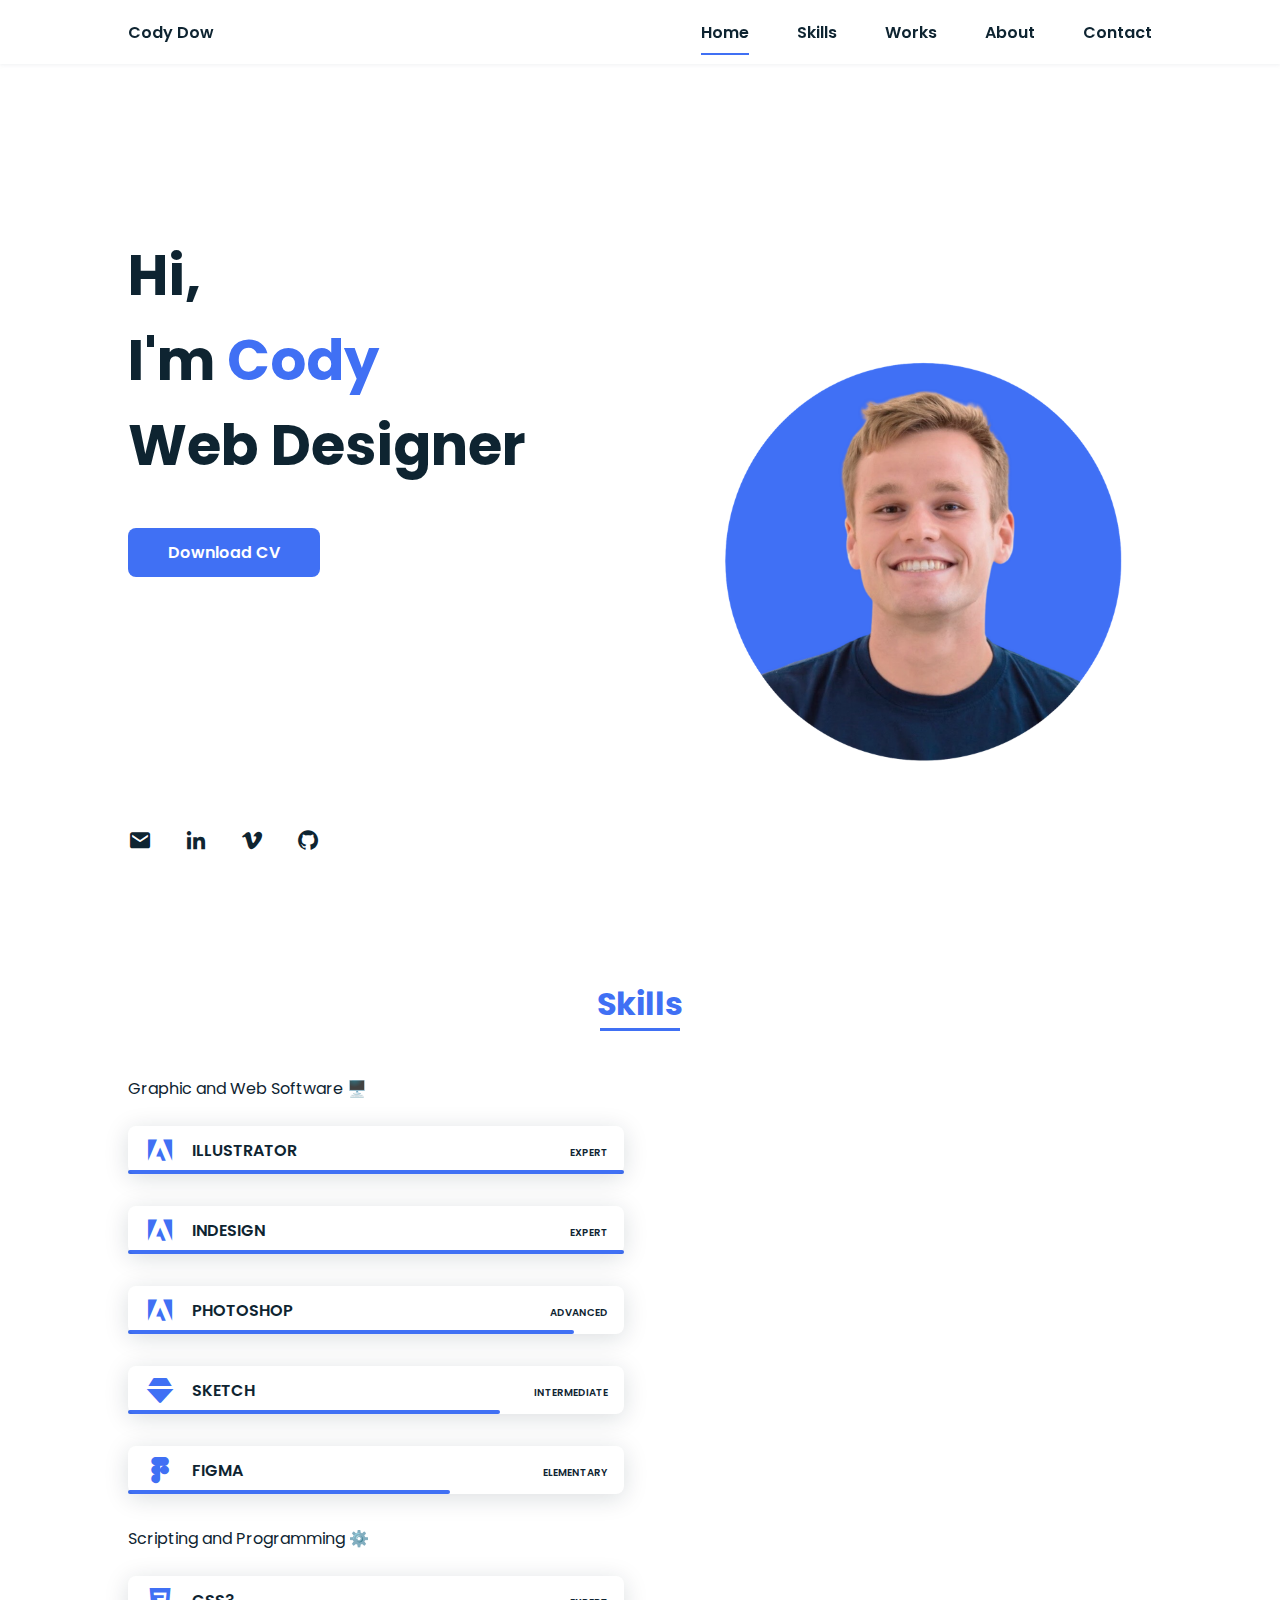
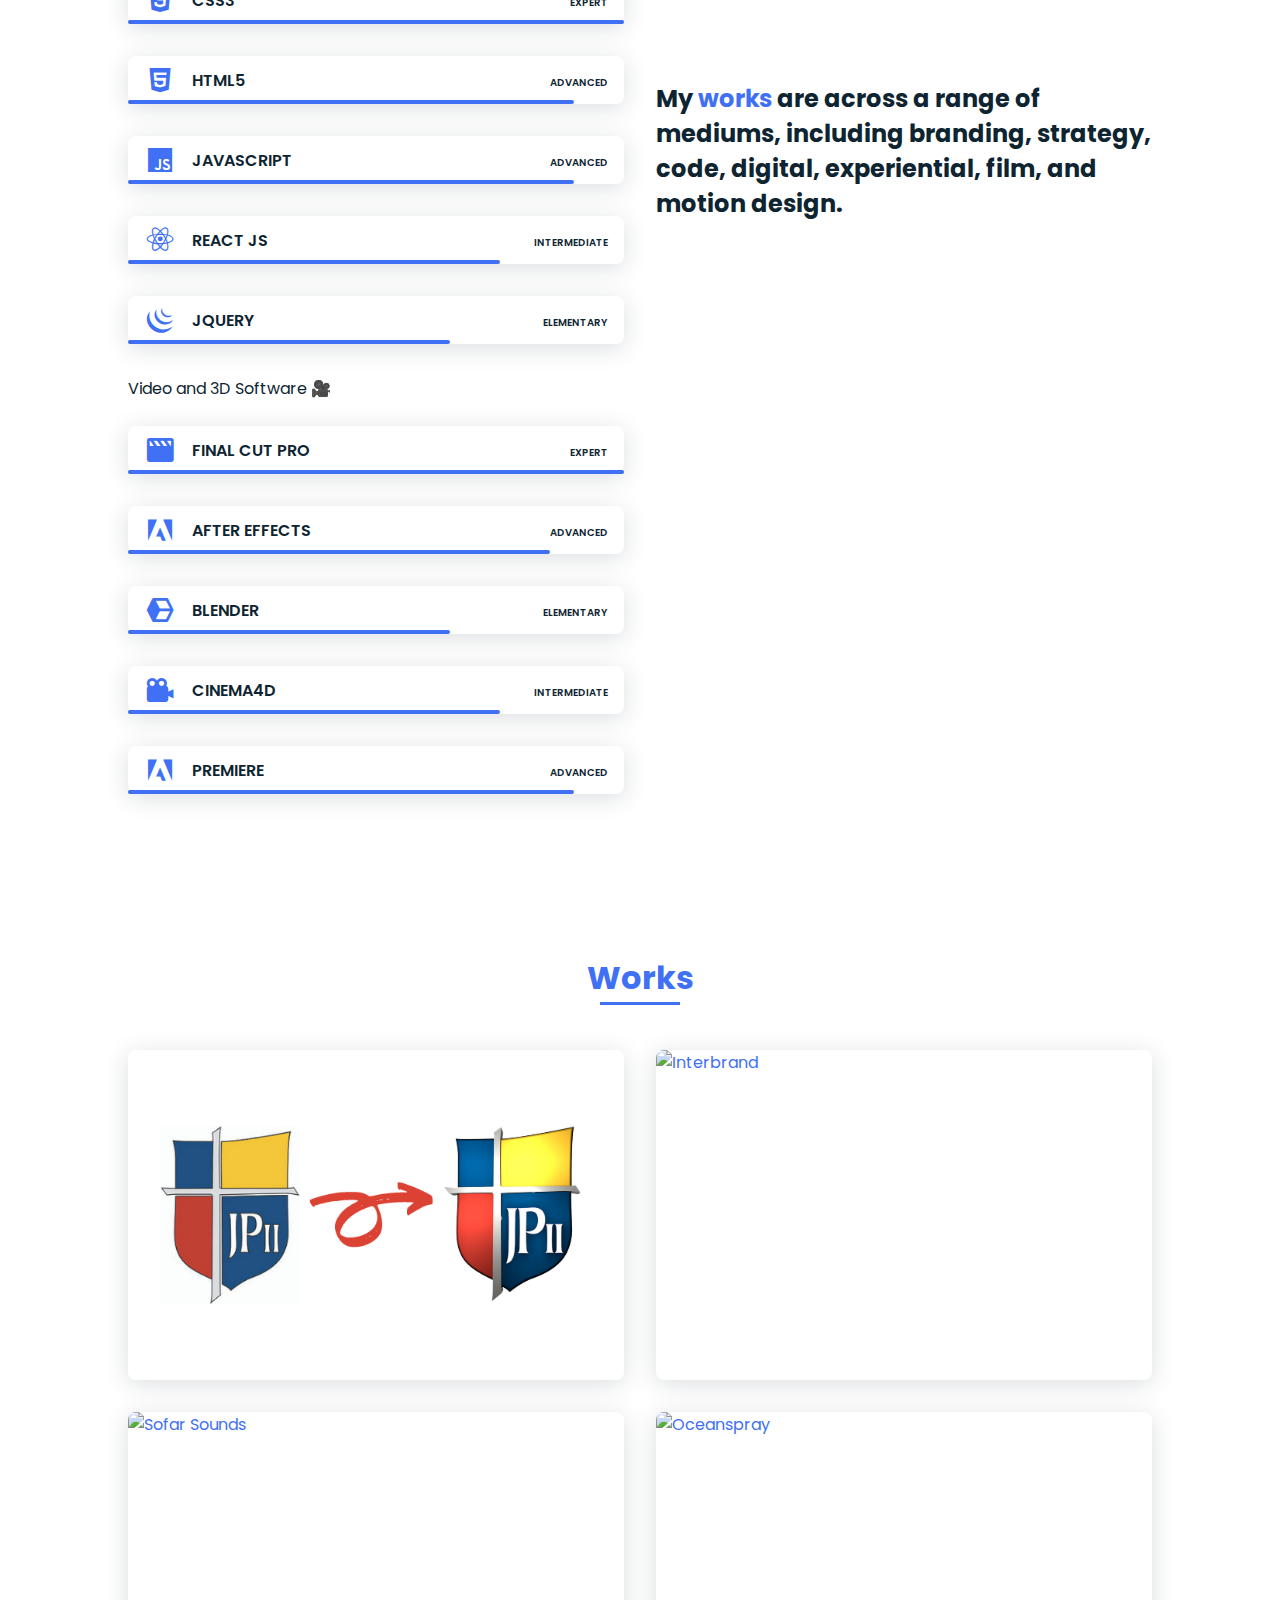
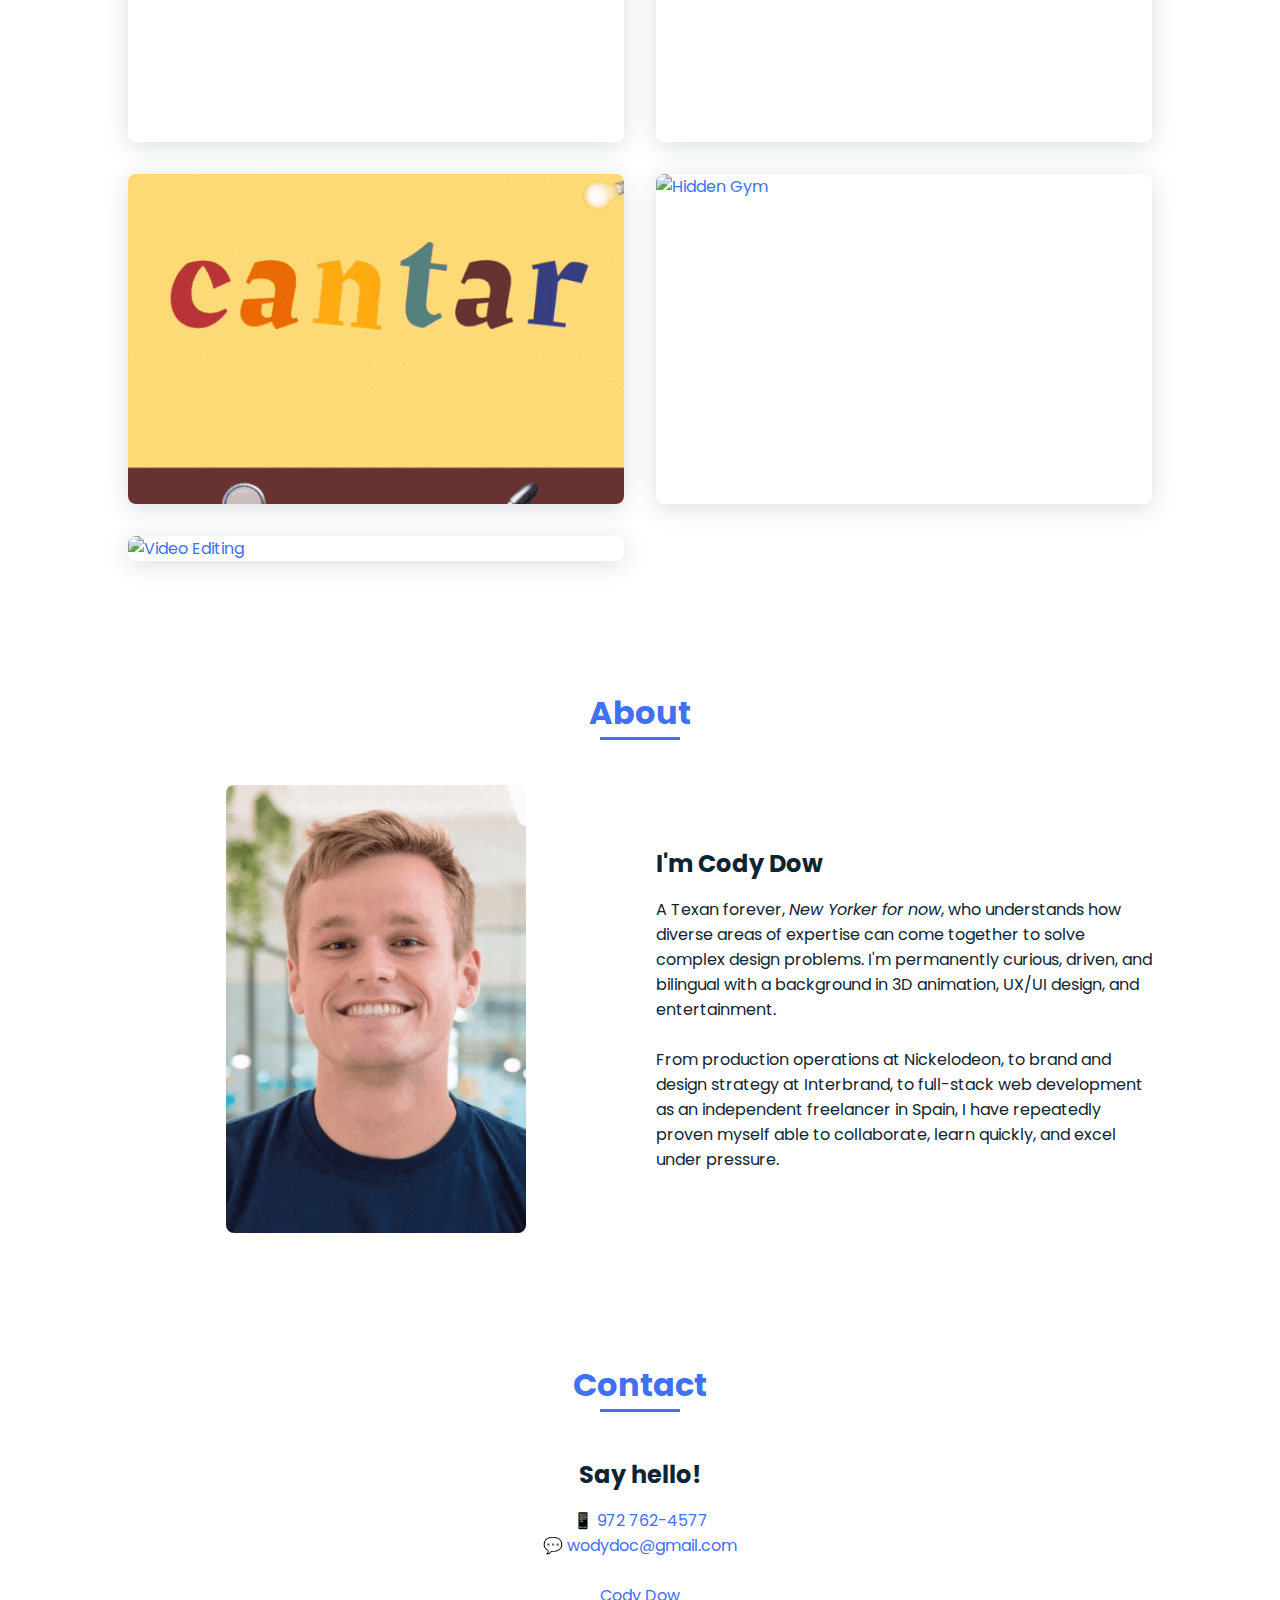
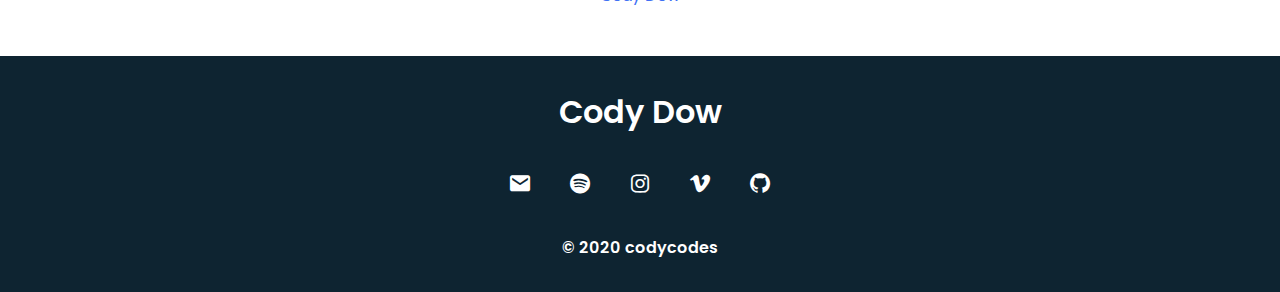
==== index.html @ 5013a5ab "upadting indentation" ====
<!DOCTYPE html>
<html lang="en">
    <head>
        <meta charset="UTF-8">
        <meta name="viewport" content="width=device-width, initial-scale=1.0">

        <link rel="stylesheet" href="assets/css/styles.css">

        <!-- =====BOX ICONS===== -->
        <link href='https://cdn.jsdelivr.net/npm/boxicons@2.0.5/css/boxicons.min.css' rel='stylesheet'>
        <!-- LINKEDIN -->
        <script type="text/javascript" src="https://platform.linkedin.com/badges/js/profile.js" async defer></script>

        <title>Cody Dow Web Design 2020</title>
    </head>
    <body>
        <!--===== HEADER =====-->
        <header class="l-header">
            <nav class="nav bd-grid">
                <div>
                    <a href="#" class="nav__logo">Cody Dow</a>
                </div>

                <div class="nav__menu" id="nav-menu">
                    <ul class="nav__list">
                        <li class="nav__item"><a href="#home" class="nav__link active">Home</a></li>
                        <li class="nav__item"><a href="#skills" class="nav__link">Skills</a></li>
                        <li class="nav__item"><a href="#work" class="nav__link">Works</a></li>
                        <li class="nav__item"><a href="#about" class="nav__link">About</a></li>
                        <li class="nav__item"><a href="#contact" class="nav__link">Contact</a></li>
                    </ul>
                </div>

                <div class="nav__toggle" id="nav-toggle">
                    <i class='bx bx-menu'></i>
                </div>
            </nav>
        </header>

        <main class="l-main">
            <!--===== HOME =====-->
            <section class="home bd-grid" id="home">
                <div class="home__data">
                    <h1 class="home__title">Hi,<br>I'm <span class="home__title-color">Cody</span><br> Web Designer</h1>

                    <a href="assets/CodyDow_CV2020.pdf" class="button" download>Download CV</a>
                </div>

                <div class="home__social">
                    <a href="mailto:wodydoc@gmail.com" class="home__social-icon"><i class='bx bxs-envelope' ></i></a>
                    <a href="https://www.linkedin.com/in/codydow/" class="home__social-icon"><i class='bx bxl-linkedin'></i></a>
                    <a href="https://www.vimeo.com/wodydoc" class="home__social-icon"><i class='bx bxl-vimeo' ></i></a>
                    <a href="https://github.com/wodydoc" class="home__social-icon"><i class='bx bxl-github' ></i></a>
                </div>

                <div class="home__img">    
                    <img src="assets/img/perfil.png" alt="">
                </div>
            </section>


            <!--===== SKILLS =====-->
            <section class="skills section" id="skills">
                <h2 class="section-title">Skills</h2>

                <div class="skills__container bd-grid">          
                    <div>
                        <p class="about__text">Graphic and Web Software 🖥️</p>
                        <br>
                        <!-- GRAPHIC AND WEB -->
                        <!-- <p class="skills__text">Graphic and Web Software</p> -->
                        <div class="skills__data">
                            <div class="skills__names">
                                <i class='bx bxl-adobe skills__icon'></i>
                                <span class="skills__name">ILLUSTRATOR</span>
                            </div>
                            <div class="skills__bar skills__illustrator">
                                
                            </div>
                            <div>
                                <span class="skills__percentage">EXPERT</span>
                            </div>
                        </div>
                        <div class="skills__data">
                            <div class="skills__names">
                                <i class='bx bxl-adobe skills__icon'></i>
                                <span class="skills__name">INDESIGN</span>
                            </div>
                            <div class="skills__bar skills__indesign">
                                
                            </div>
                            <div>
                                <span class="skills__percentage">EXPERT</span>
                            </div>
                        </div>
                        <div class="skills__data">
                            <div class="skills__names">
                                <i class='bx bxl-adobe skills__icon' ></i>
                                <span class="skills__name">PHOTOSHOP</span>
                            </div>
                            <div class="skills__bar skills__photoshop">
                                
                            </div>
                            <div>
                                <span class="skills__percentage">ADVANCED</span>
                            </div>
                        </div>
                        <div class="skills__data">
                            <div class="skills__names">
                                <i class='bx bxs-diamond skills__icon'></i>
                                <span class="skills__name">SKETCH</span>
                            </div>
                            <div class="skills__bar skills__sketch">
                                
                            </div>
                            <div>
                                <span class="skills__percentage">INTERMEDIATE</span>
                            </div>
                        </div>
                        <div class="skills__data">
                            <div class="skills__names">
                                <i class='bx bxl-figma skills__icon'></i>
                                <span class="skills__name">FIGMA</span>
                            </div>
                            <div class="skills__bar skills__blender">

                            </div>
                            <div>
                                <span class="skills__percentage">ELEMENTARY</span>
                            </div>
                        </div>
                        <!-- SCRIPTING AND PROGRAMMING  -->
                        <p class="about__text">Scripting and Programming ⚙️</p>
                        <br>
                        <div class="skills__data">
                            <div class="skills__names">
                                <i class='bx bxl-css3 skills__icon'></i>
                                <span class="skills__name">CSS3</span>
                            </div>
                            <div class="skills__bar skills__css">
                                
                            </div>
                            <div>
                                <span class="skills__percentage">EXPERT</span>
                            </div>
                        </div>
                        <div class="skills__data">
                            <div class="skills__names">
                                <i class='bx bxl-html5 skills__icon'></i>
                                <span class="skills__name">HTML5</span>
                            </div>
                            <div class="skills__bar skills__html">

                            </div>
                            <div>
                                <span class="skills__percentage">ADVANCED</span>
                            </div>
                        </div>
                        <div class="skills__data">
                            <div class="skills__names">
                                <i class='bx bxl-javascript skills__icon' ></i>
                                <span class="skills__name">JAVASCRIPT</span>
                            </div>
                            <div class="skills__bar skills__js">
                                
                            </div>
                            <div>
                                <span class="skills__percentage">ADVANCED</span>
                            </div>
                        </div>
                        <div class="skills__data">
                            <div class="skills__names">
                                <i class='bx bxl-react skills__icon'></i>
                                <span class="skills__name">REACT JS</span>
                            </div>
                            <div class="skills__bar skills__react">
                                
                            </div>
                            <div>
                                <span class="skills__percentage">INTERMEDIATE</span>
                            </div>
                        </div>
                        <div class="skills__data">
                            <div class="skills__names">
                                <i class='bx bxl-jquery skills__icon'></i>
                                <span class="skills__name">JQUERY</span>
                            </div>
                            <div class="skills__bar skills__blender">
                                
                            </div>
                            <div>
                                <span class="skills__percentage">ELEMENTARY</span>
                            </div>
                        </div>
                        <!-- VIDEO AND 3D -->
                        <p class="about__text">Video and 3D Software 🎥</p>
                        <br>
                        <div class="skills__data">
                            <div class="skills__names">
                                <i class='bx bxs-movie skills__icon'></i>
                                <span class="skills__name">FINAL CUT PRO</span>
                            </div>
                            <div class="skills__bar skills__css">
                                
                            </div>
                            <div>
                                <span class="skills__percentage">EXPERT</span>
                            </div>
                        </div>
                        <div class="skills__data">
                            <div class="skills__names">
                                <i class='bx bxl-adobe skills__icon'></i>
                                <span class="skills__name">AFTER EFFECTS</span>
                            </div>
                            <div class="skills__bar skills__aftereffects">
                                
                            </div>
                            <div>
                                <span class="skills__percentage">ADVANCED</span>
                            </div>
                        </div>
                        <div class="skills__data">
                            <div class="skills__names">
                                <i class='bx bxs-cube-alt skills__icon'></i>
                                <span class="skills__name">BLENDER</span>
                            </div>
                            <div class="skills__bar skills__blender">
                                
                            </div>
                            <div>
                                <span class="skills__percentage">ELEMENTARY</span>
                            </div>
                        </div>

                        <div class="skills__data">
                            <div class="skills__names">
                                <i class='bx bxs-camera-movie skills__icon'></i>
                                <span class="skills__name">CINEMA4D</span>
                            </div>
                            <div class="skills__bar skills__cinema">
                                
                            </div>
                            <div>
                                <span class="skills__percentage">INTERMEDIATE</span>
                            </div>
                        </div>
                        <div class="skills__data">
                            <div class="skills__names">
                                <i class='bx bxl-adobe skills__icon'></i>
                                <span class="skills__name">PREMIERE</span>
                            </div>
                            <div class="skills__bar skills__premiere">

                            </div>
                            <div>
                                <span class="skills__percentage">ADVANCED</span>
                            </div>
                        </div>
                    </div>
                    
                    <div>              
                        <h2>My <a href="#work">works</a> are across a range of mediums, including branding, strategy, code, digital, experiential, film, and motion design.</h2>
                    </div>
                   
                </div>
            </section>

            <!--===== WORK =====-->
            <section class="work section" id="work">
                <h2 class="section-title">Works</h2>

                <div class="work__container bd-grid">
                    <div class="work__img">
                        <a href="jpiihs.html">
                            <img src="assets/img/jpiilogos.png" alt="JPII">
                        </a>
                    </div>
                    <div class="work__img">
                        <a href="interbrand.html">
                            <img src="assets/img/work1.gif" alt="Interbrand">
                        </a>
                    </div>
                    <div class="work__img">
                        <a href="sofarsounds.html">
                            <img src="assets/img/work2.gif" alt="Sofar Sounds">
                        </a>
                    </div>
                    <div class="work__img">
                        <a href="oceanspray.html">
                            <img src="assets/img/work6.gif" alt="Oceanspray">
                        </a>
                    </div>
                    <div class="work__img">
                        <a href="cantar.html">  
                            <img src="assets/img/work3.gif" alt="Cantar">
                        </a>
                    </div>
                    <div class="work__img">
                        <a href="hiddengym.html">
                            <img src="assets/img/work4.gif" alt="Hidden Gym">
                        </a>
                    </div>
                    <div class="work__img">
                        <a href="editing.html">
                            <img src="assets/img/work5.gif" alt="Video Editing">
                        </a>
                    </div>
                </div>
            </section>


            <!--===== ABOUT =====-->
            <section class="about section " id="about">
                <h2 class="section-title">About</h2>

                <div class="about__container bd-grid">
                    <div class="about__img">
                        <img src="assets/img/about.gif" alt="">
                    </div>
                    
                    <div>
                        <h2 class="about__subtitle">I'm Cody Dow</h2>
                        <p class="about__text">A Texan forever, <em>New Yorker for now</em>, who understands how diverse areas of expertise can come together to solve complex design problems. I'm permanently curious, driven, and bilingual with a background in 3D animation, UX/UI design, and entertainment.</p>   
                        <br>
                        <p class="about__text">From production operations at Nickelodeon, to brand and design strategy at Interbrand, to full-stack web development as an independent freelancer in Spain, I have repeatedly proven myself able to collaborate, learn quickly, and excel under pressure.</p>   
                    </div>                                   
                </div>
            </section>

            <!--===== CONTACT =====-->
            <section class="contact section" id="contact">
                <h2 class="section-title">Contact</h2>

                <div class="contact__container bd-grid">
                    <h2 class="about__subtitle">Say hello!</h2>
                    <p class="about__text">📱 <a href="tel:+19727624577">972 762-4577</a></p>
                    <p class="about__text">💬 <a href="mailto:wodydoc@gmail.com">wodydoc@gmail.com</a></p>
                    <br>
                    <div class="LI-profile-badge"  data-version="v1" data-size="large" data-locale="en_US" data-type="horizontal" data-theme="light" data-vanity="codydow"><a class="LI-simple-link" href='https://es.linkedin.com/in/codydow?trk=profile-badge'>Cody Dow</a></div>
                </div>
            </section>
        </main>

        <!--===== FOOTER =====-->
        <footer class="footer">
            <p class="footer__title">Cody Dow</p>
            <div class="footer__social">
                <a href="mailto:wodydoc@gmail.com" class="footer__icon"><i class='bx bxs-envelope' ></i></a>
                <a href="https://open.spotify.com/user/12157591116?si=TiEpkibrQx6Kc7zdp4QNYg" class="footer__icon"><i class='bx bxl-spotify' ></i></a>
                <a href="https://www.instagram.com/cody.dow" class="footer__icon"><i class='bx bxl-instagram' ></i></a>
                <a href="https://www.vimeo.com/wodydoc" class="footer__icon"><i class='bx bxl-vimeo' ></i></a>
                <a href="https://github.com/wodydoc" class="footer__icon"><i class='bx bxl-github' ></i></a>

            </div>
            <p>&#169; 2020 codycodes</p>
        </footer>


        <!--===== SCROLL REVEAL =====-->
        <script src="https://unpkg.com/scrollreveal"></script>

        <!--===== MAIN JS =====-->
        <script src="assets/js/main.js"></script>
    </body>
</html>
---- assets/css/styles.css ----
/*===== GOOGLE FONTS =====*/
@import url("https://fonts.googleapis.com/css2?family=Poppins:wght@400;600;700&display=swap");
/*===== VARIABLES CSS =====*/
:root{
  --header-height: 3rem;
  --font-semi: 600;
}

/*===== Colores =====*/
:root{
  --first-color: #4070F4;
  --second-color: #0E2431;
}

/*===== Fuente y tipografia =====*/
:root{
  --body-font: 'Poppins', sans-serif;
  --big-font-size: 2rem;
  --h2-font-size: 1.25rem;
  --normal-font-size: 0.938rem;
}
@media screen and (min-width: 768px){
  :root{
    --big-font-size: 3.5rem;
    --h2-font-size: 2rem;
    --normal-font-size: 1rem;
  }
}

/*===== Margenes =====*/
:root{
  --mb-1: 0.5rem;
  --mb-2: 1rem;
  --mb-3: 1.5rem;
  --mb-4: 2rem;
  --mb-5: 2.5rem;
  --mb-6: 3rem;
}

/*===== z index =====*/
:root{
  --z-back: -10;
  --z-normal: 1;
  --z-tooltip: 10;
  --z-fixed: 100;
}

/*===== BASE =====*/
*,::before,::after{
  box-sizing: border-box;
}
html{
  scroll-behavior: smooth;
}
body{
  margin: var(--header-height) 0 0 0;
  font-family: var(--body-font);
  font-size: var(--normal-font-size);
  color: var(--second-color);
}
h1,h2,p{
  margin: 0;
}
ul{
  margin: 0;
  padding: 0;
  list-style: none;
}
a{
  text-decoration: none;
  color: var(--first-color);
}
img{
  max-width: 100%;
  height: auto;
  display: block;
}

/*===== CLASS CSS ===== */
.section-title{
  position: relative;
  font-size: var(--h2-font-size);
  color: var(--first-color);
  margin-top: var(--mb-2);
  margin-bottom: var(--mb-4);
  text-align: center;
}
.section-title::after{
  position: absolute;
  content: "";
  width: 64px;
  height: 0.18rem;
  left: 0;
  right: 0;
  margin: auto;
  top: 2rem;
  background-color: var(--first-color);
}
.section{
  padding-top: 3rem;
  padding-bottom: 2rem;
}

/*===== LAYOUT =====*/
.bd-grid{
  max-width: 1024px;
  display: grid;
  grid-template-columns: 100%;
  grid-column-gap: 2rem;
  width: calc(100% - 2rem);
  margin-left: var(--mb-2);
  margin-right: var(--mb-2);
}
.l-header{
  width: 100%;
  position: fixed;
  top: 0;
  left: 0;
  z-index: var(--z-fixed);
  background-color: #fff;
  box-shadow: 0 1px 4px rgba(146,161,176,.15);
}

/*===== NAV =====*/
.nav{
  height: var(--header-height);
  display: flex;
  justify-content: space-between;
  align-items: center;
  font-weight: var(--font-semi);
}
@media screen and (max-width: 768px){
  .nav__menu{
    position: fixed;
    top: var(--header-height);
    right: -100%;
    width: 80%;
    height: 100%;
    padding: 2rem;
    background-color: var(--second-color);
    transition: .5s;
  }
}
.nav__item{
  margin-bottom: var(--mb-4);
}
.nav__link{
  position: relative;
  color: #fff;
}
.nav__link:hover{
  position: relative;
}
.nav__link:hover::after{
  position: absolute;
  content: "";
  width: 100%;
  height: 0.18rem;
  left: 0;
  top: 2rem;
  background-color: var(--first-color);
}
.nav__logo{
  color: var(--second-color);
}
.nav__toggle{
  color: var(--second-color);
  font-size: 1.5rem;
  cursor: pointer;
}

/*Active menu*/
.active::after{
  position: absolute;
  content: "";
  width: 100%;
  height: 0.18rem;
  left: 0;
  top: 2rem;
  background-color: var(--first-color);
}

/*=== Show menu ===*/
.show{
  right: 0;
}

/*===== HOME =====*/
.home{
  height: calc(100vh - 3rem);
  row-gap: 1rem;
}
.home__data{
  align-self: center;
}
.home__title{
  font-size: var(--big-font-size);
  margin-bottom: var(--mb-5);
}
.home__title-color{
  color: var(--first-color);
}
.home__social{
  display: flex;
  flex-direction: column;
}
.home__social-icon{
  width: max-content;
  margin-bottom: var(--mb-2);
  font-size: 1.5rem;
  color: var(--second-color);
}
.home__social-icon:hover{
  color: var(--first-color);
}
.home__img{
  position: absolute;
  right: 0;
  bottom: 0;
  width: 295px;
}

/*BUTTONS*/
.button{
  display: inline-block;
  background-color: var(--first-color);
  color: #fff;
  padding: .75rem 2.5rem;
  font-weight: var(--font-semi);
  border-radius: .5rem;
}
.button:hover{
  box-shadow: 0 10px 36px rgba(0,0,0,.15);
}

/* ===== ABOUT =====*/
.about__container{
  row-gap: 2rem;
  text-align: center;
}
.about__subtitle{
  margin-bottom: var(--mb-2);
}
.about__img{
  justify-self: center;
}
.about__img img{
  width: 200px;
  border-radius: .5rem;
}

/* ===== SKILLS =====*/
.skills__container{
  row-gap: 2rem;
  text-align: center;
}
.skills__subtitle{
  margin-bottom: var(--mb-2);
}
.skills__text{
  margin-bottom: var(--mb-4);
}
.skills__data{
  display: flex;
  justify-content: space-between;
  align-items: center;
  position: relative;
  font-weight: var(--font-semi);
  padding: .5rem 1rem;
  margin-bottom: var(--mb-4);
  border-radius: .5rem;
  box-shadow: 0 4px 25px rgba(14,36,49,.15);
}
.skills__icon{
  font-size: 2rem;
  margin-right: var(--mb-2);
  color: var(--first-color);
}
.skills__names{
  display: flex;
  align-items: center;
}
.skills__bar{
  position: absolute;
  left: 0;
  bottom: 0;
  background-color: var(--first-color);
  height: .25rem;
  border-radius: .5rem;
  z-index: var(--z-back);
}

.skills__percentage{
  font-size: x-small !important;
}
/* GRAPHIC AND WEB SOFTWARE */
.skills__figma{
  width: 45%;
}
.skills__illustrator{
  width: 100%;
}
.skills__indesign{
  width: 100%;
}
.skills__photoshop{
  width: 90%;
}
.skills__sketch{
  width: 75%;
}
/* SCRIPTING AND PROGRAMMING  */
.skills__css{
  width: 100%;
}
.skills__html{
  width: 90%;
}
.skills__js{
  width: 90%;
}
.skills__jquery{
  width: 45%;
}
.skills__react{
  width: 75%;
}
/* 3D AND MOTION */
.skills__aftereffects{
  width: 85%;
}
.skills__blender{
  width: 65%;
}
.skills__cinema{
  width: 75%;
}
.skills__premiere{
  width: 90%;
}

.skills__img{
  border-radius: .5rem;
}

/* ===== WORK =====*/
.work__container{
  row-gap: 2rem;
}
.work__img{
  box-shadow: 0 4px 25px rgba(14,36,49,.15);
  border-radius: .5rem;
  overflow: hidden;
}
.work__img img{
  transition: 1s;
  cursor: pointer;
}
.work__img img:hover{
  transform: scale(1.1);
}

/* ===== CONTACT =====*/
.contact__input{
  width: 100%;
  font-size: var(--normal-font-size);
  font-weight: var(--font-semi);
  padding: 1rem;
  border-radius: .5rem;
  border: 1.5px solid var(--second-color);
  outline: none;
  margin-bottom: var(--mb-4);
}
.contact__button{
  display: block;
  border: none;
  outline: none;
  font-size: var(--normal-font-size);
  cursor: pointer;
  margin-left: auto;
}

/* ===== FOOTER =====*/
.footer{
  background-color: var(--second-color);
  color: #fff;
  text-align: center;
  font-weight: var(--font-semi);
  padding: 2rem 0;
}
.footer__title{
  font-size: 2rem;
  margin-bottom: var(--mb-4);
}
.footer__social{
  margin-bottom: var(--mb-4);
}
.footer__icon{
  font-size: 1.5rem;
  color: #fff;
  margin: 0 var(--mb-2)
}

/* ===== MEDIA QUERIES=====*/
@media screen and (min-width: 768px){
  body{
    margin: 0;
  }
  .section{
    padding-top: 4rem;
    padding-bottom: 3rem;
  }
  .section-title{
    margin-bottom: var(--mb-6);
  }
  .section-title::after{
    width: 80px;
    top: 3rem;
  }

  .nav{
    height: calc(var(--header-height) + 1rem);
  }
  .nav__list{
    display: flex;
    padding-top: 0;
  }
  .nav__item{
    margin-left: var(--mb-6);
    margin-bottom: 0;
  }
  .nav__toggle{
    display: none;
  }
  .nav__link{
    color: var(--second-color);
  }

  .home{
    height: 100vh;
  }
  .home__data{
    align-self: flex-end;
  }
  .home__social{
    padding-top: 0;
    padding-bottom: 2.5rem;
    flex-direction: row;
    align-self: flex-end;
  }
  .home__social-icon{
    margin-bottom: 0;
    margin-right: var(--mb-4);
  }
  .home__img{
    width: 457px;
    bottom: 15%;
  }

  .about__container, .skills__container{
    grid-template-columns: repeat(2,1fr);
    align-items: center;
    text-align: initial;
  }
  .about__img img{
    width: 300px;
  }
  .work__container{
    grid-template-columns: repeat(2, 1fr);
    grid-template-rows: repeat(2,1fr);
    column-gap: 2rem;
  }
  .contact__form{
    width: 360px;
  }
  .contact__container{
    justify-items: center;
  }
}

@media screen and (min-width: 1024px){
  .bd-grid{
    margin-left: auto;
    margin-right: auto;
  }
  .home__img{
    right: 10%;
  }
}
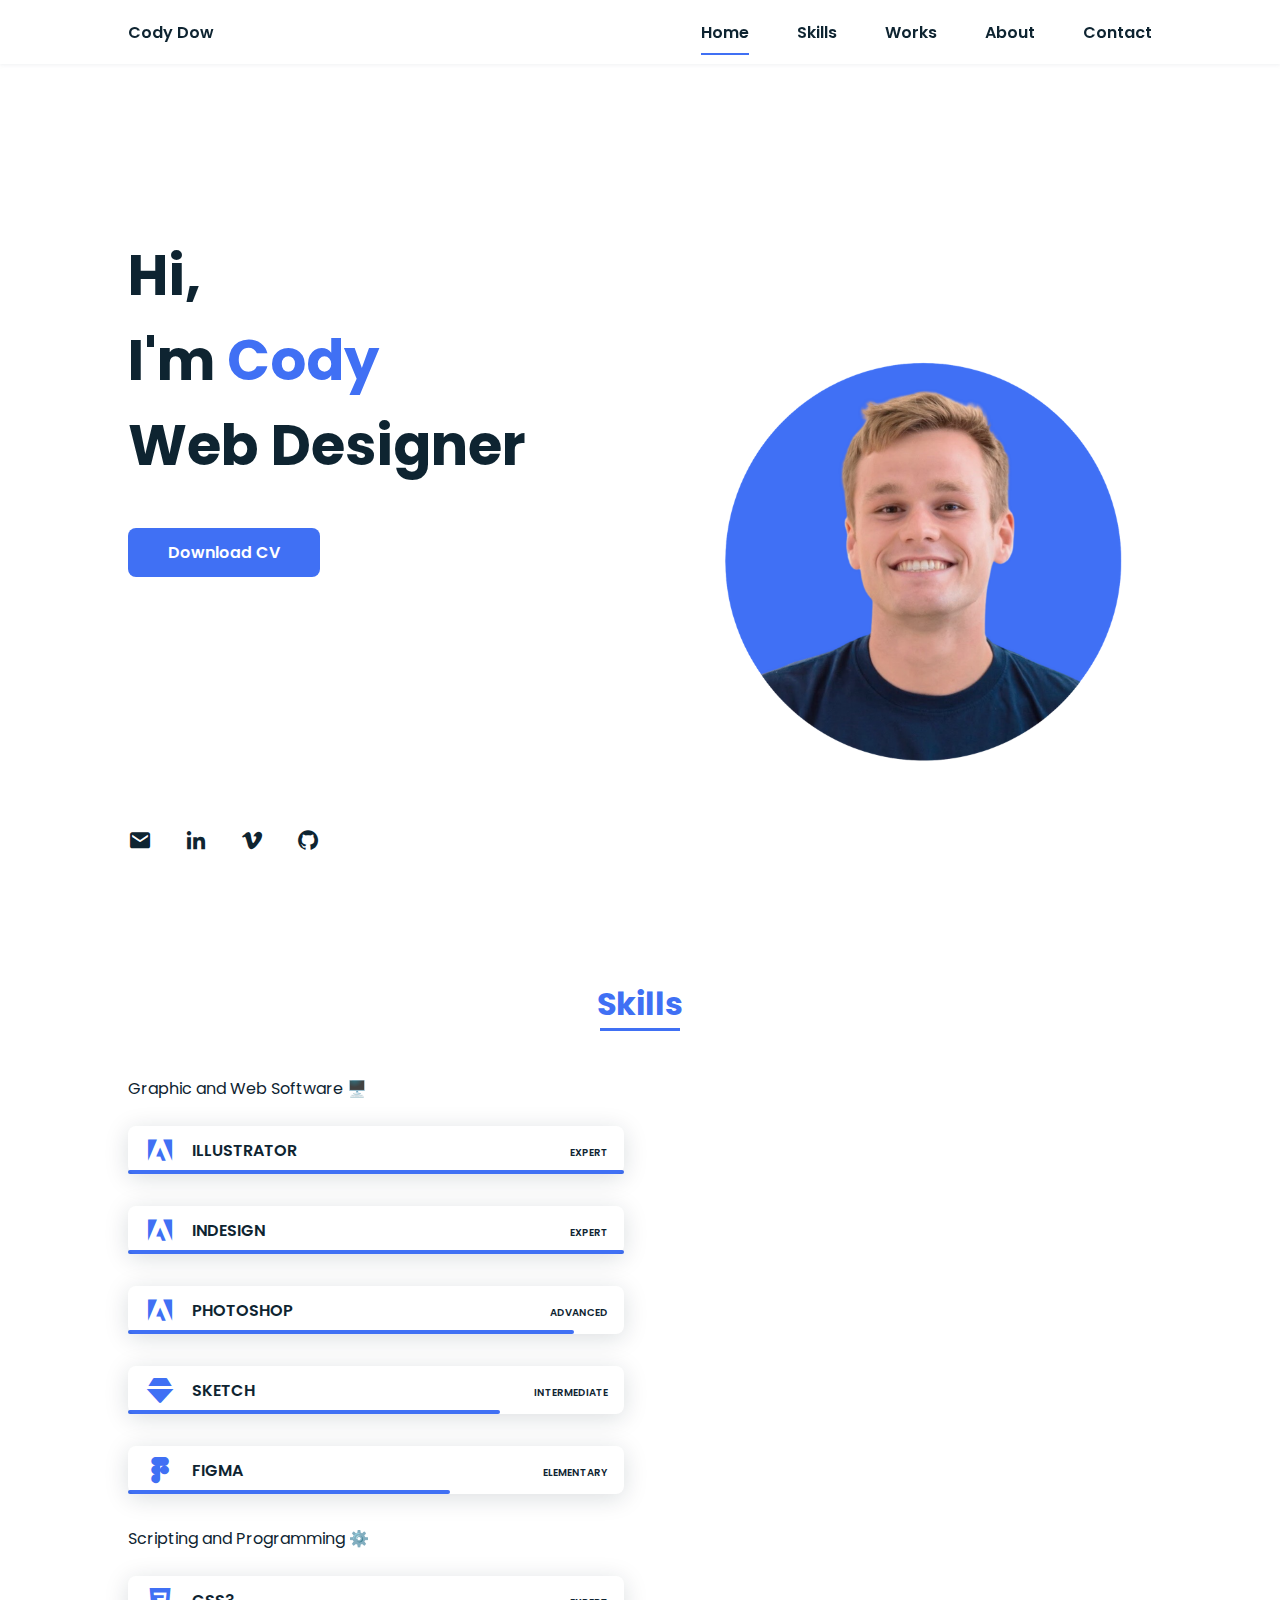
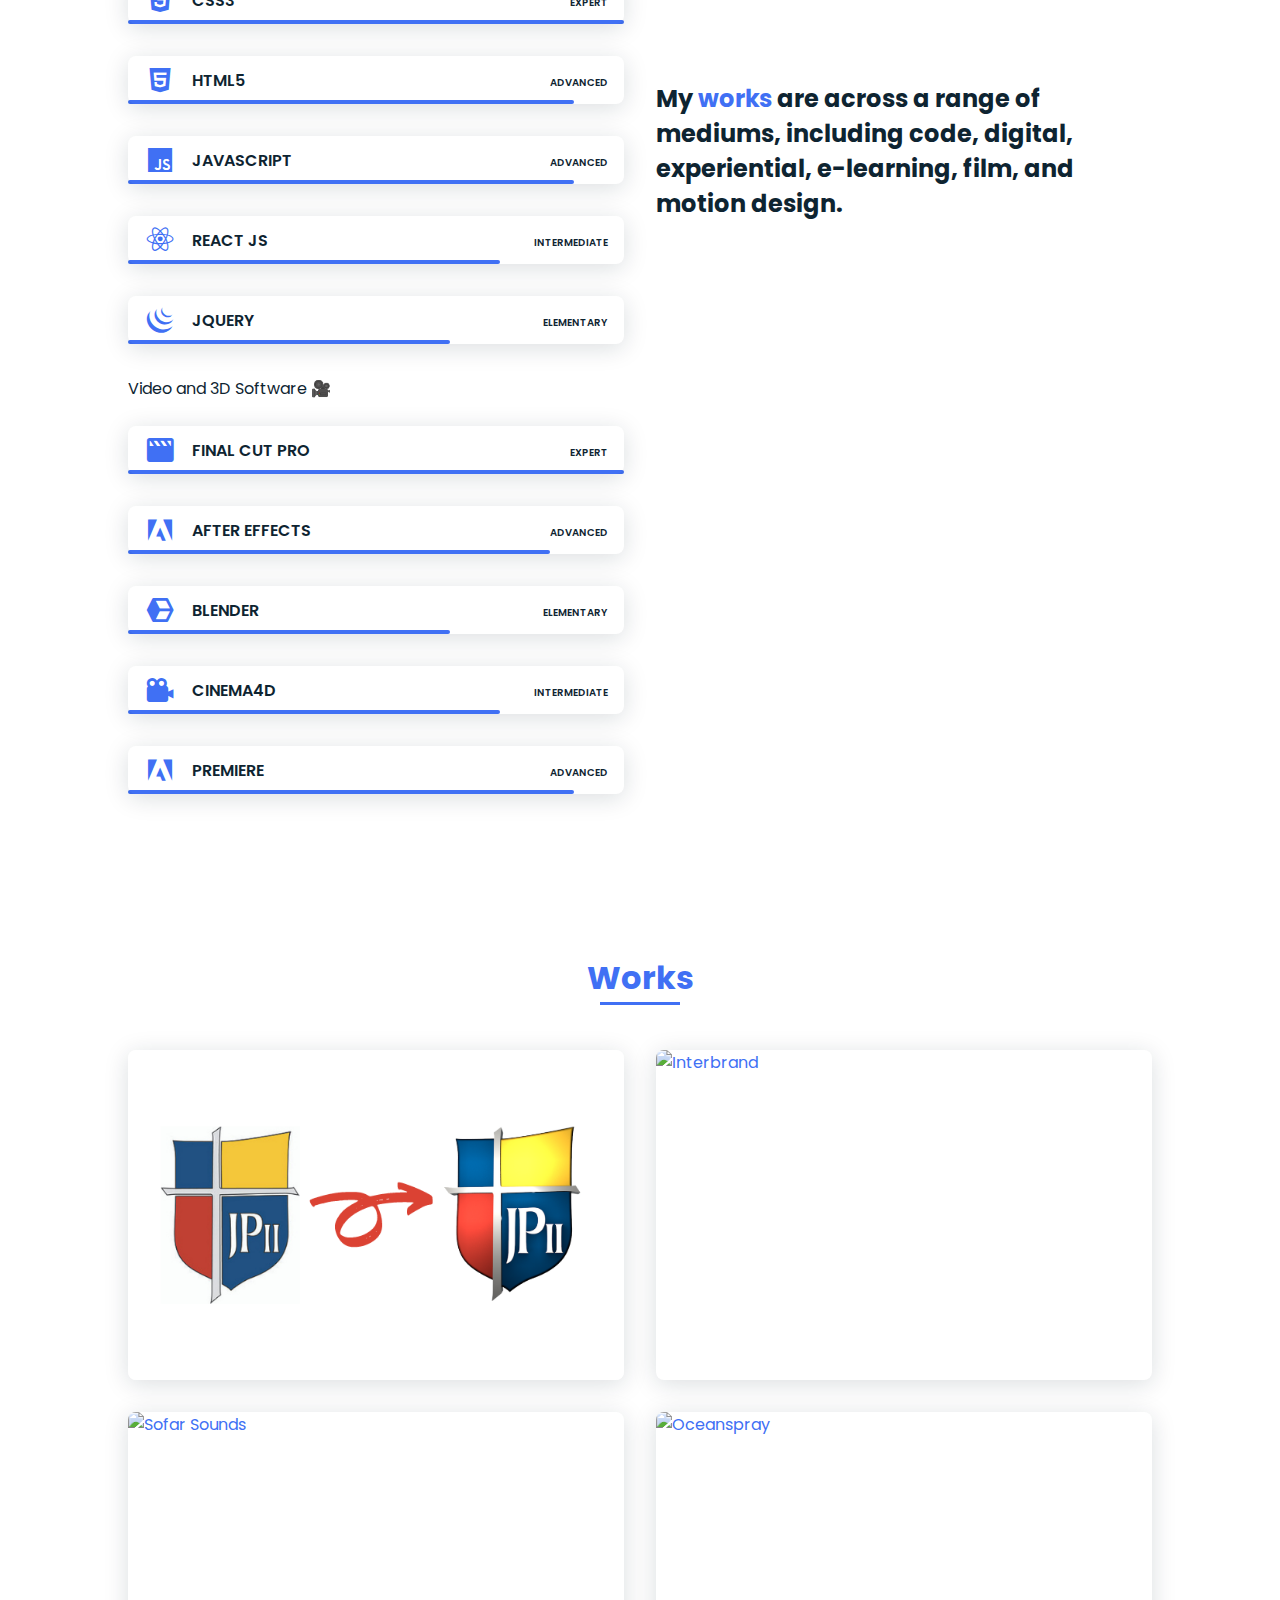
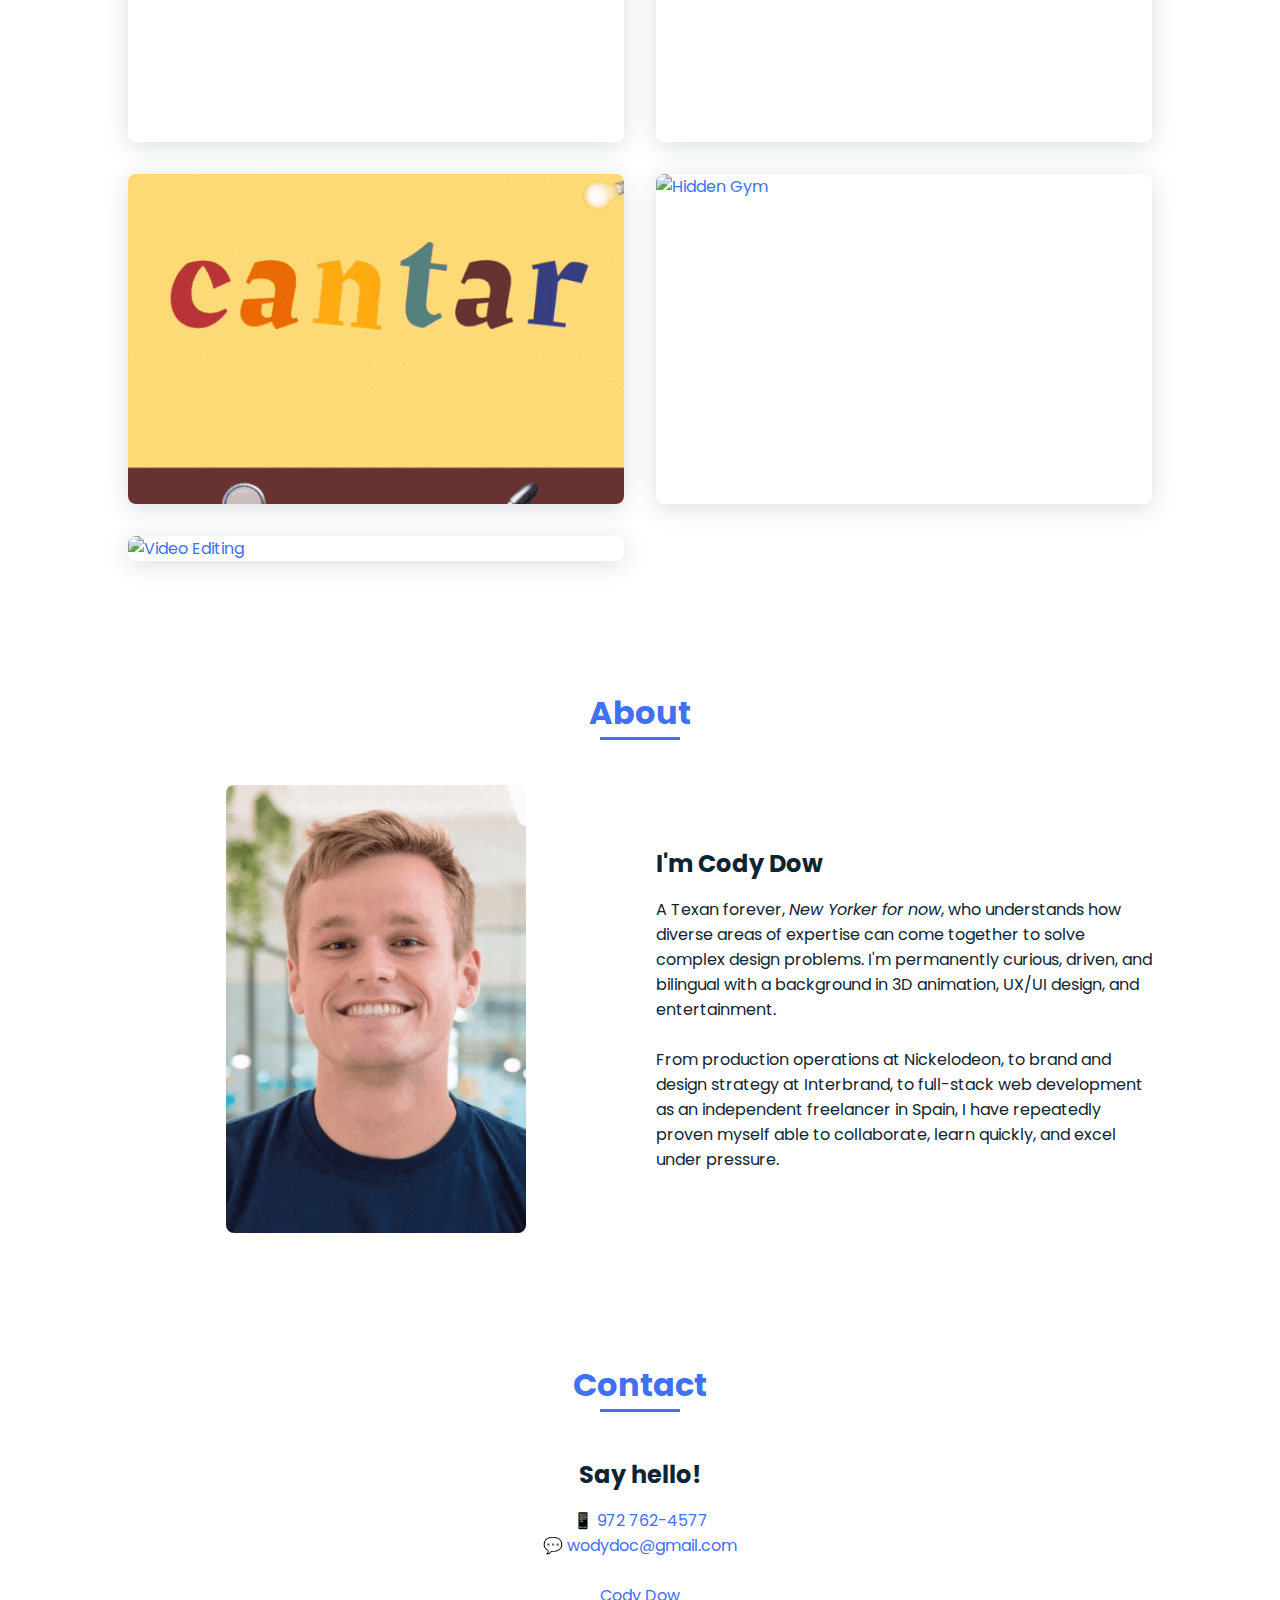
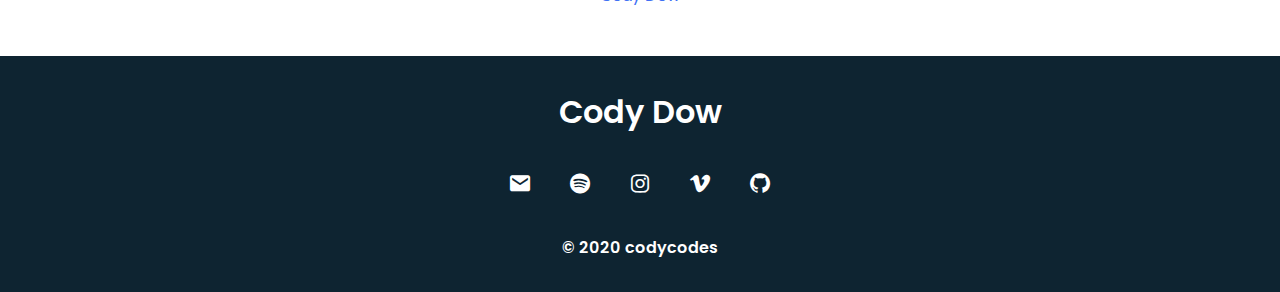
==== commit 0ab9ee7d: "new layout" ====
--- a/index.html
+++ b/index.html
@@ -259,7 +259,7 @@
                     </div>
                     
                     <div>              
-                        <h2>My <a href="#work">works</a> are across a range of mediums, including branding, strategy, code, digital, experiential, film, and motion design.</h2>
+                        <h2>My <a href="#work">works</a> are across a range of mediums, including code, digital, experiential, e-learning, film, and motion design.</h2>
                     </div>
                    
                 </div>
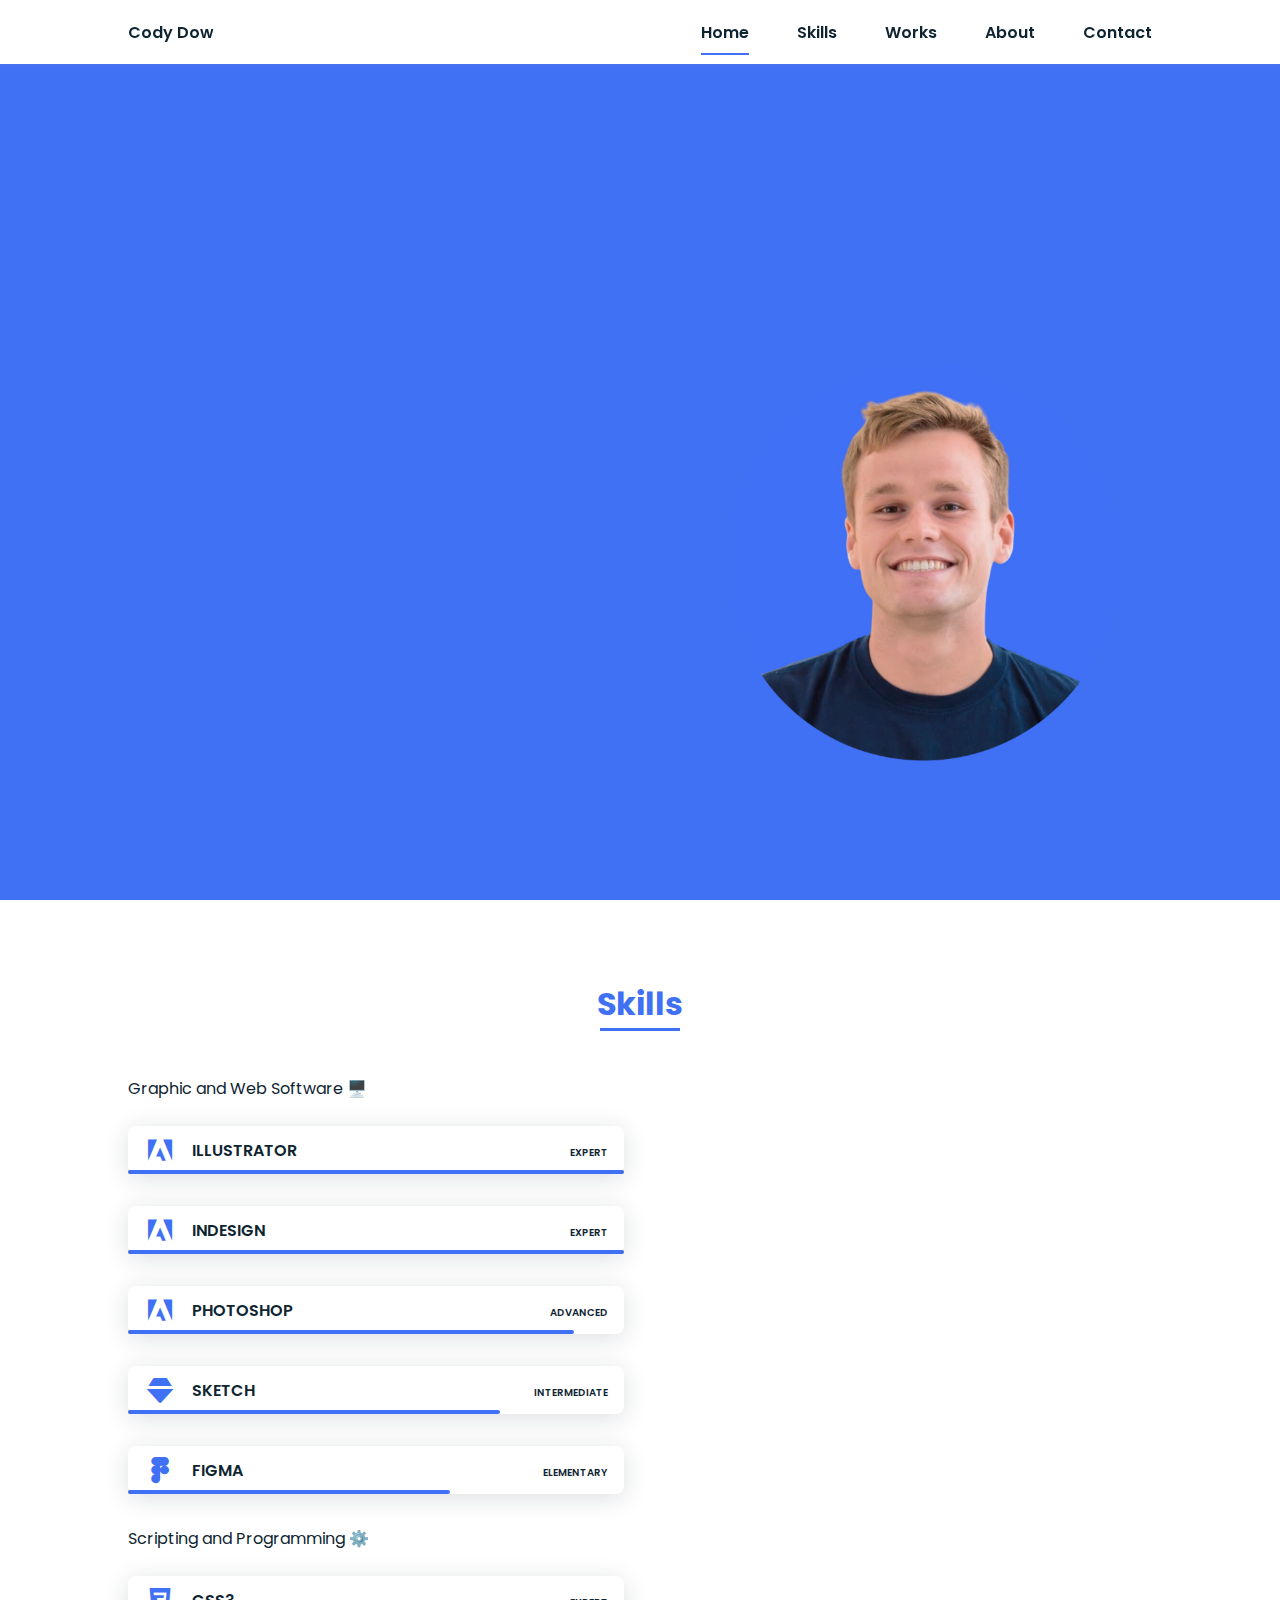
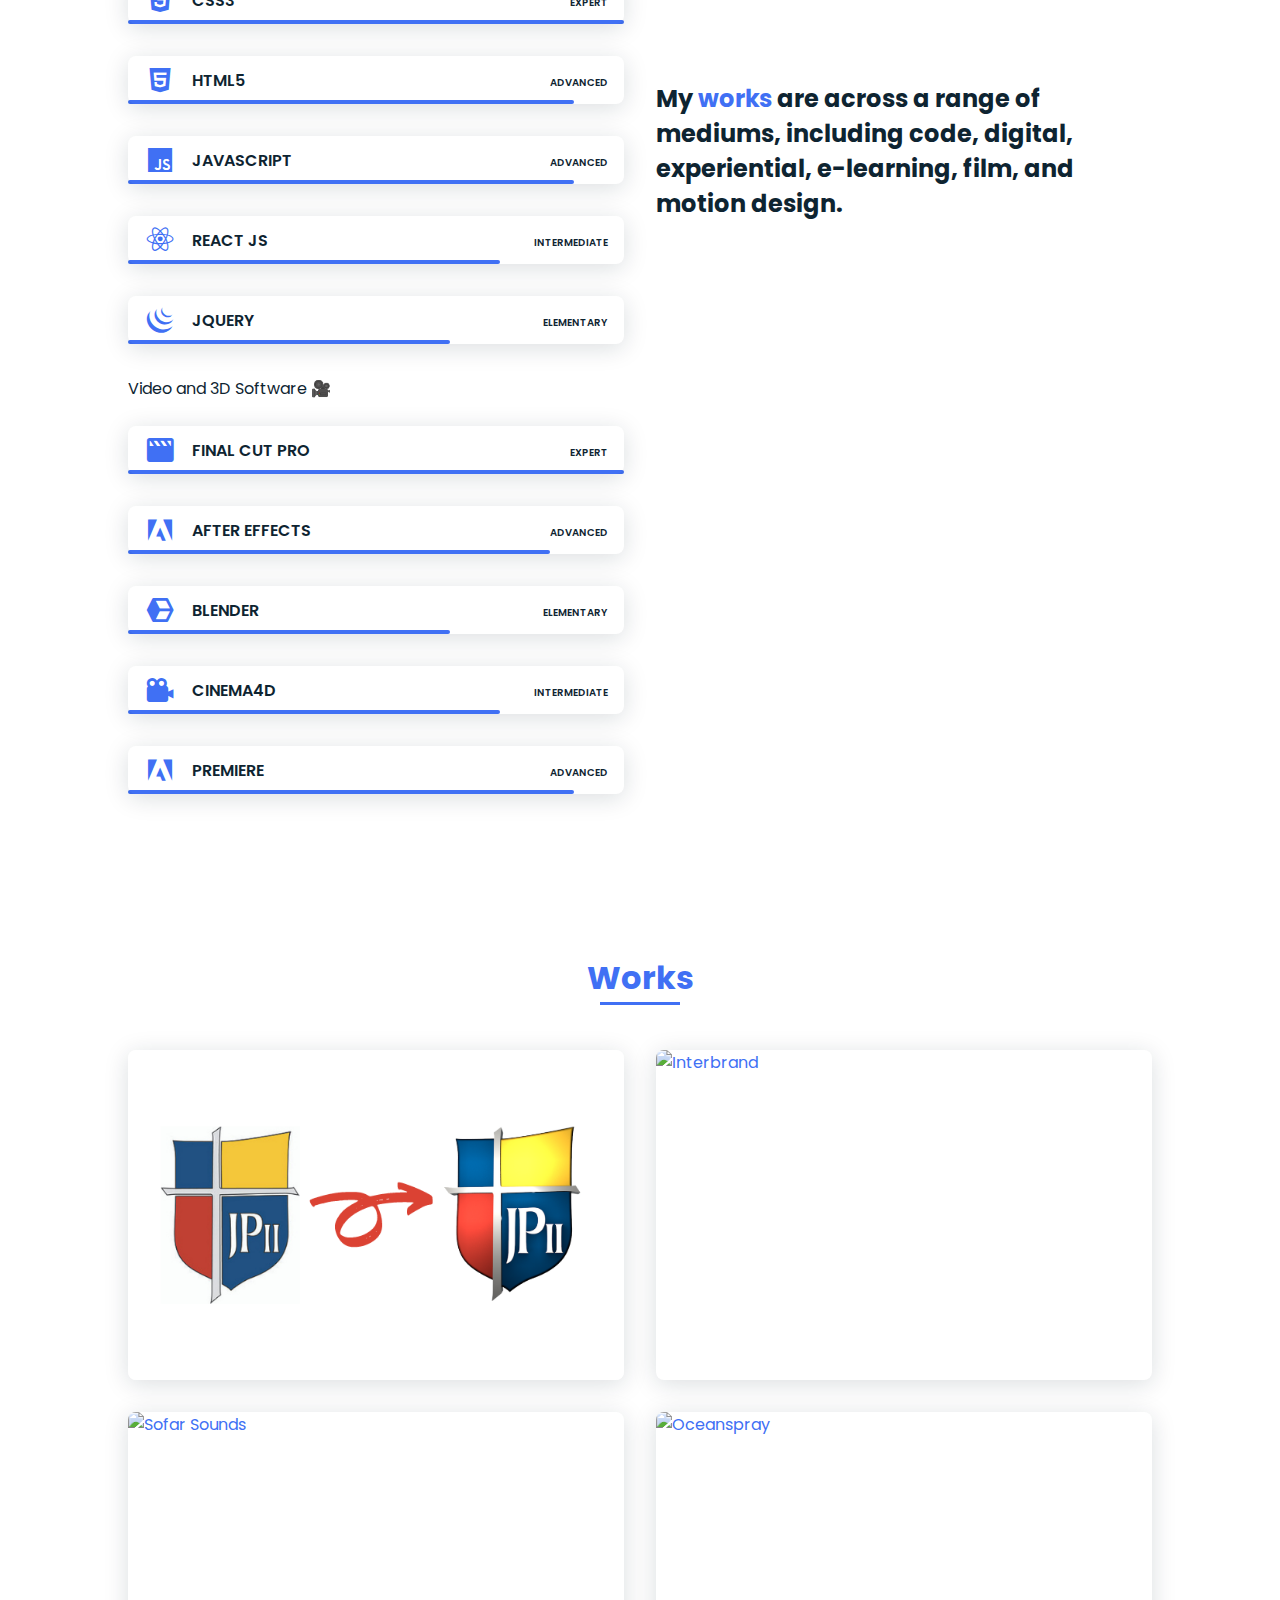
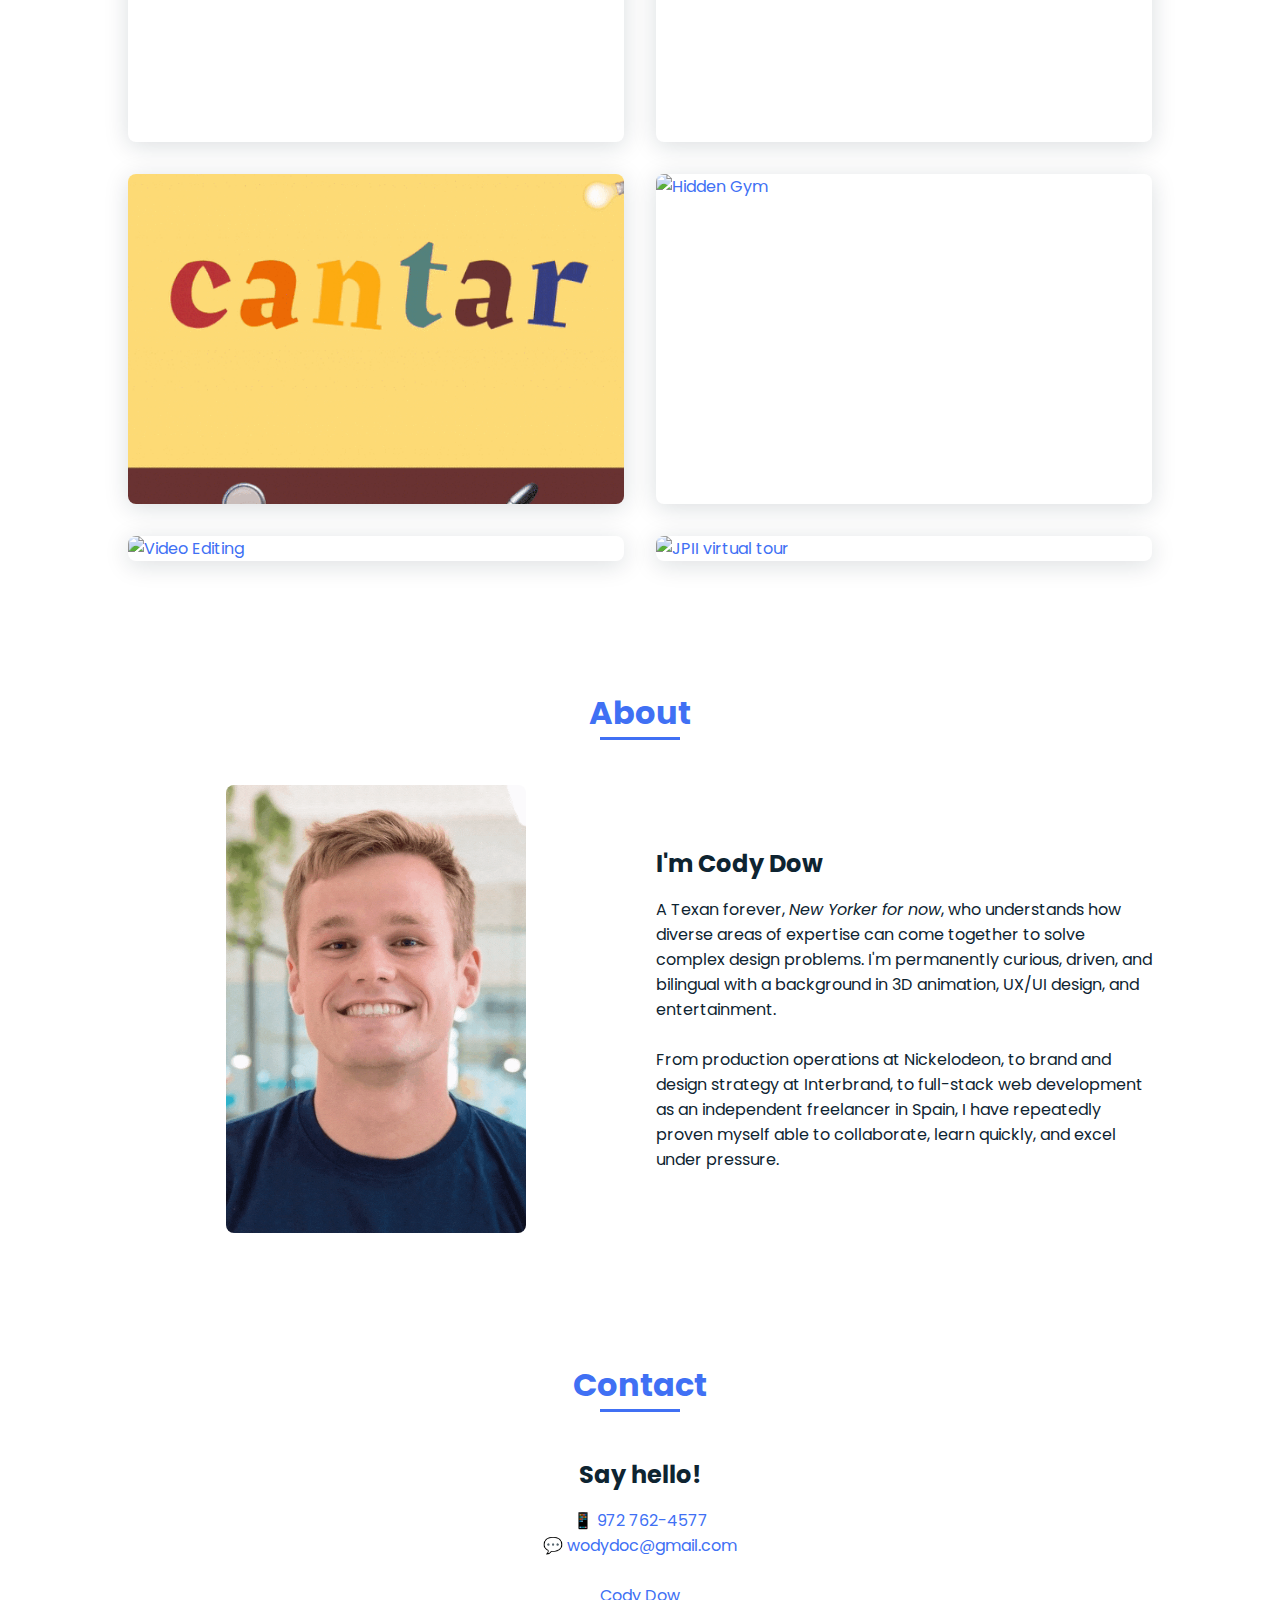
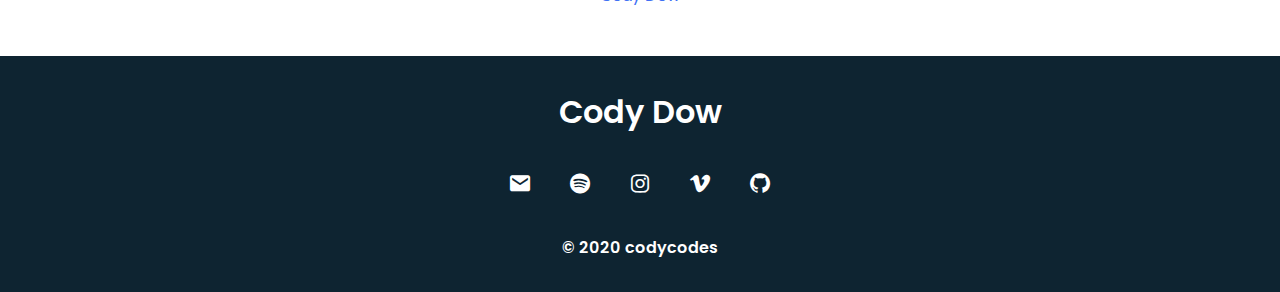
==== commit 83226291: "adding load animation, changing all links to open in a new tab" ====
--- a/index.html
+++ b/index.html
@@ -14,6 +14,10 @@
         <title>Cody Dow Web Design 2020</title>
     </head>
     <body>
+        <!-- OVERLAY -->
+        <div class="overlay first"></div>
+        <div class="overlay second"></div>
+        <div class="overlay third"></div>
         <!--===== HEADER =====-->
         <header class="l-header">
             <nav class="nav bd-grid">
@@ -47,10 +51,10 @@
                 </div>
 
                 <div class="home__social">
-                    <a href="mailto:wodydoc@gmail.com" class="home__social-icon"><i class='bx bxs-envelope' ></i></a>
-                    <a href="https://www.linkedin.com/in/codydow/" class="home__social-icon"><i class='bx bxl-linkedin'></i></a>
-                    <a href="https://www.vimeo.com/wodydoc" class="home__social-icon"><i class='bx bxl-vimeo' ></i></a>
-                    <a href="https://github.com/wodydoc" class="home__social-icon"><i class='bx bxl-github' ></i></a>
+                    <a href="mailto:wodydoc@gmail.com" class="home__social-icon" target="_blank"><i class='bx bxs-envelope' ></i></a>
+                    <a href="https://www.linkedin.com/in/codydow/" class="home__social-icon" target="_blank"><i class='bx bxl-linkedin'></i></a>
+                    <a href="https://www.vimeo.com/wodydoc" class="home__social-icon" target="_blank"><i class='bx bxl-vimeo' ></i></a>
+                    <a href="https://github.com/wodydoc" class="home__social-icon" target="_blank"><i class='bx bxl-github' ></i></a>
                 </div>
 
                 <div class="home__img">    
@@ -303,6 +307,11 @@
                     <div class="work__img">
                         <a href="editing.html">
                             <img src="assets/img/work5.gif" alt="Video Editing">
+                        </a>
+                    </div>
+                    <div class="work__img">
+                        <a href="https://www.youtube.com/playlist?list=PLBxPj2-nBG3uF1xBb1fxBIik2CfRTLEWA" target="_blank">
+                            <img src="assets/img/jpiivt.gif" alt="JPII virtual tour">
                         </a>
                     </div>
                 </div>
@@ -333,8 +342,8 @@
 
                 <div class="contact__container bd-grid">
                     <h2 class="about__subtitle">Say hello!</h2>
-                    <p class="about__text">📱 <a href="tel:+19727624577">972 762-4577</a></p>
-                    <p class="about__text">💬 <a href="mailto:wodydoc@gmail.com">wodydoc@gmail.com</a></p>
+                    <p class="about__text">📱 <a href="tel:+19727624577" target="_blank">972 762-4577</a></p>
+                    <p class="about__text">💬 <a href="mailto:wodydoc@gmail.com" target="_blank">wodydoc@gmail.com</a></p>
                     <br>
                     <div class="LI-profile-badge"  data-version="v1" data-size="large" data-locale="en_US" data-type="horizontal" data-theme="light" data-vanity="codydow"><a class="LI-simple-link" href='https://es.linkedin.com/in/codydow?trk=profile-badge'>Cody Dow</a></div>
                 </div>
@@ -345,16 +354,19 @@
         <footer class="footer">
             <p class="footer__title">Cody Dow</p>
             <div class="footer__social">
-                <a href="mailto:wodydoc@gmail.com" class="footer__icon"><i class='bx bxs-envelope' ></i></a>
-                <a href="https://open.spotify.com/user/12157591116?si=TiEpkibrQx6Kc7zdp4QNYg" class="footer__icon"><i class='bx bxl-spotify' ></i></a>
-                <a href="https://www.instagram.com/cody.dow" class="footer__icon"><i class='bx bxl-instagram' ></i></a>
-                <a href="https://www.vimeo.com/wodydoc" class="footer__icon"><i class='bx bxl-vimeo' ></i></a>
-                <a href="https://github.com/wodydoc" class="footer__icon"><i class='bx bxl-github' ></i></a>
+                <a href="mailto:wodydoc@gmail.com" class="footer__icon" target="_blank"><i class='bx bxs-envelope' ></i></a>
+                <a href="https://open.spotify.com/user/12157591116?si=TiEpkibrQx6Kc7zdp4QNYg" class="footer__icon" target="_blank"><i class='bx bxl-spotify' ></i></a>
+                <a href="https://www.instagram.com/cody.dow" class="footer__icon" target="_blank"><i class='bx bxl-instagram' ></i></a>
+                <a href="https://www.vimeo.com/wodydoc" class="footer__icon" target="_blank"><i class='bx bxl-vimeo' ></i></a>
+                <a href="https://github.com/wodydoc" class="footer__icon" target="_blank"><i class='bx bxl-github' ></i></a>
 
             </div>
             <p>&#169; 2020 codycodes</p>
         </footer>
 
+
+        <!-- GSAP -->
+        <script src="https://cdnjs.cloudflare.com/ajax/libs/gsap/3.2.4/gsap.min.js"></script>
 
         <!--===== SCROLL REVEAL =====-->
         <script src="https://unpkg.com/scrollreveal"></script>
--- a/assets/css/styles.css
+++ b/assets/css/styles.css
@@ -486,4 +486,29 @@
   .home__img{
     right: 10%;
   }
-}+}
+
+/*ANIMATE*/
+.overlay {
+  position: absolute;
+  top: 0;
+  left: 0;
+  width: 100%;
+  height: 100%;
+  z-index: var(--z-modal);
+}
+
+.first {
+  background-color: var(--first-color);
+}
+
+.second {
+  background-color: var(--first-color);
+  left: 33.3%;
+}
+
+.third {
+  background-color: var(--first-color);
+  left: 66.6%;
+}
+
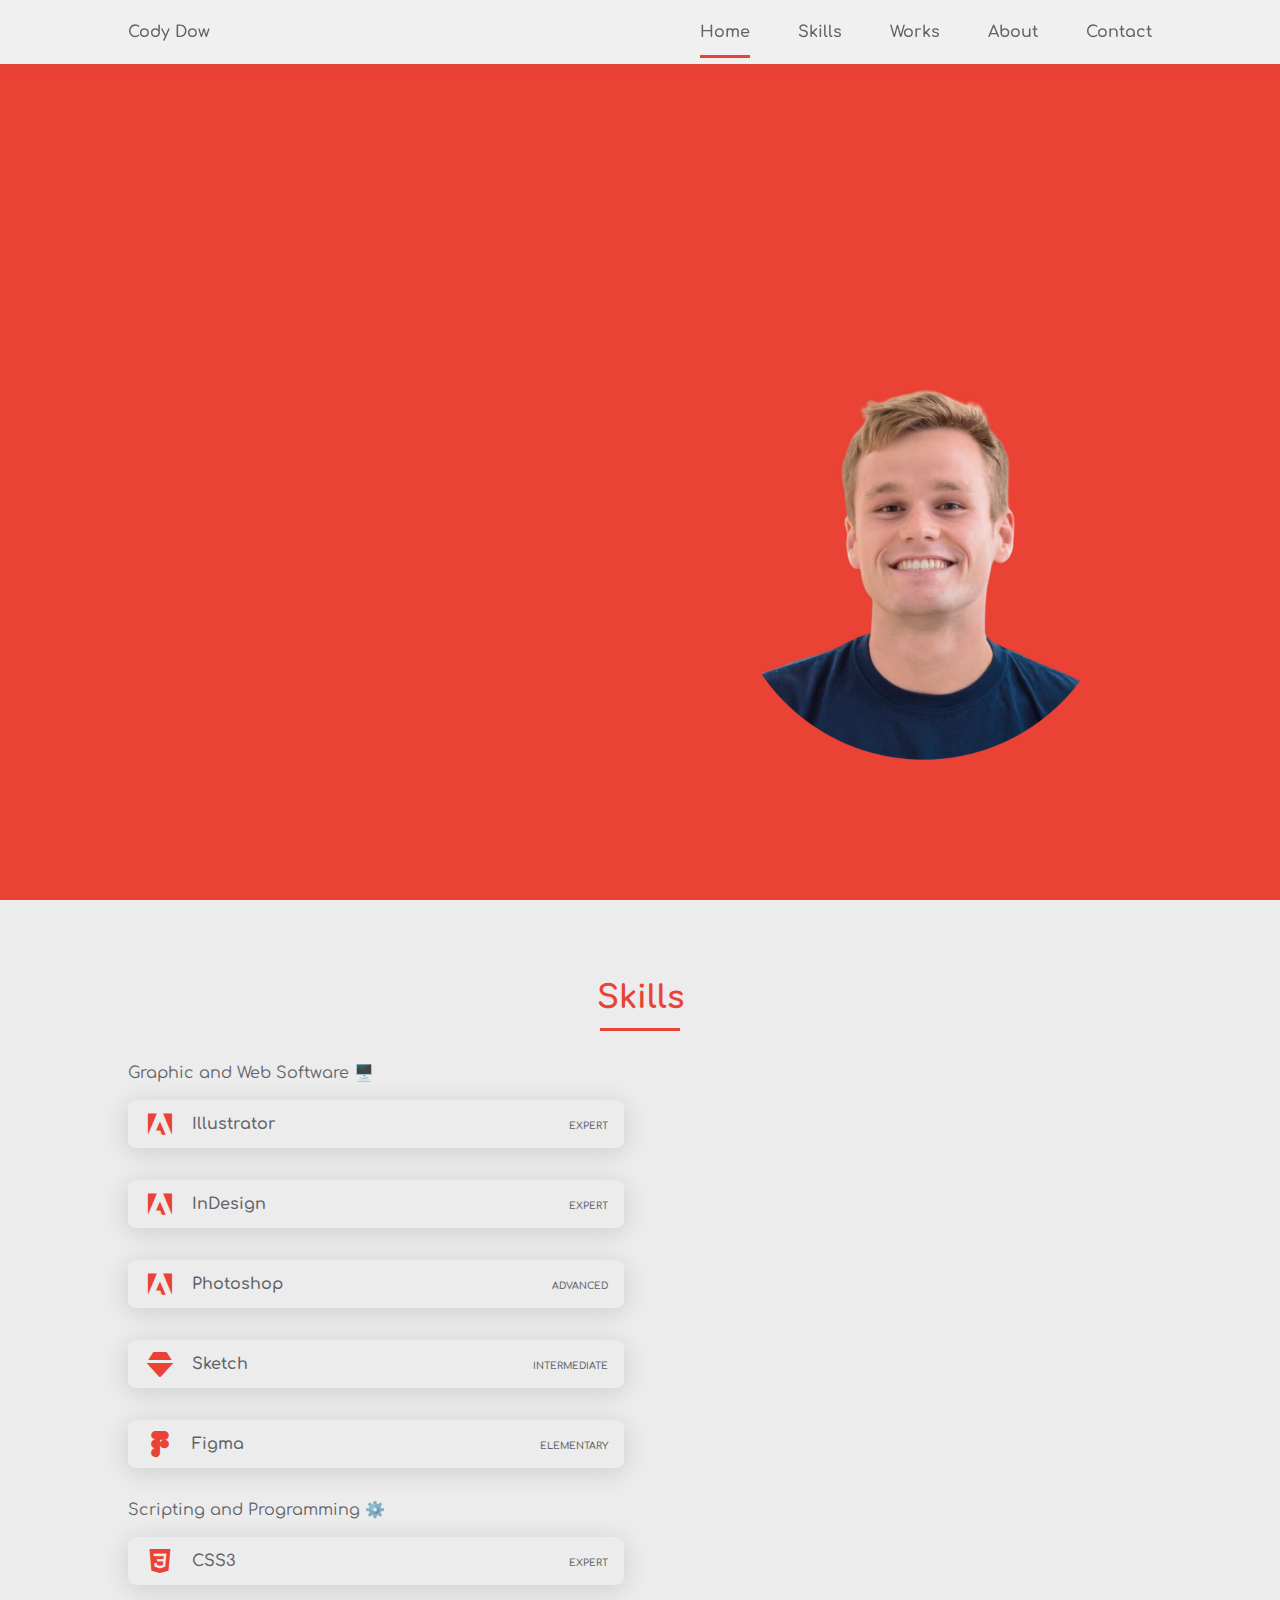
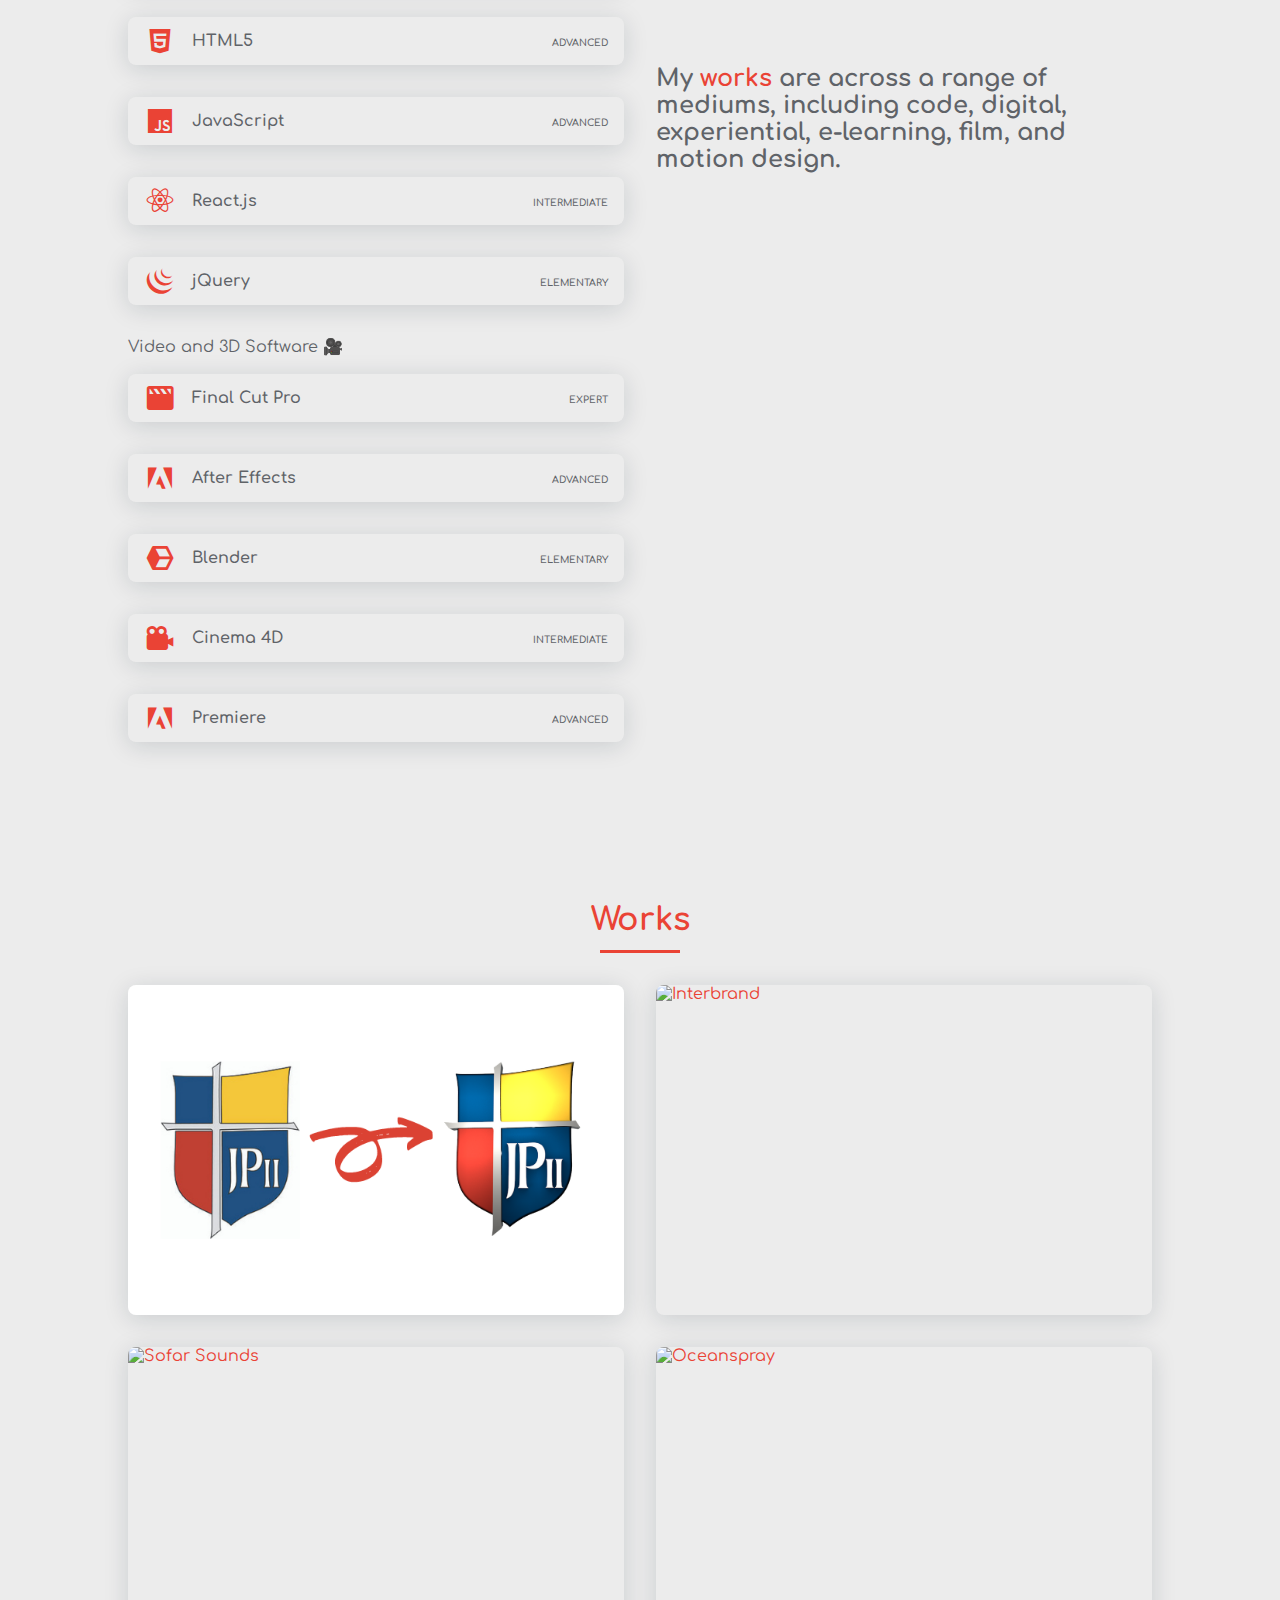
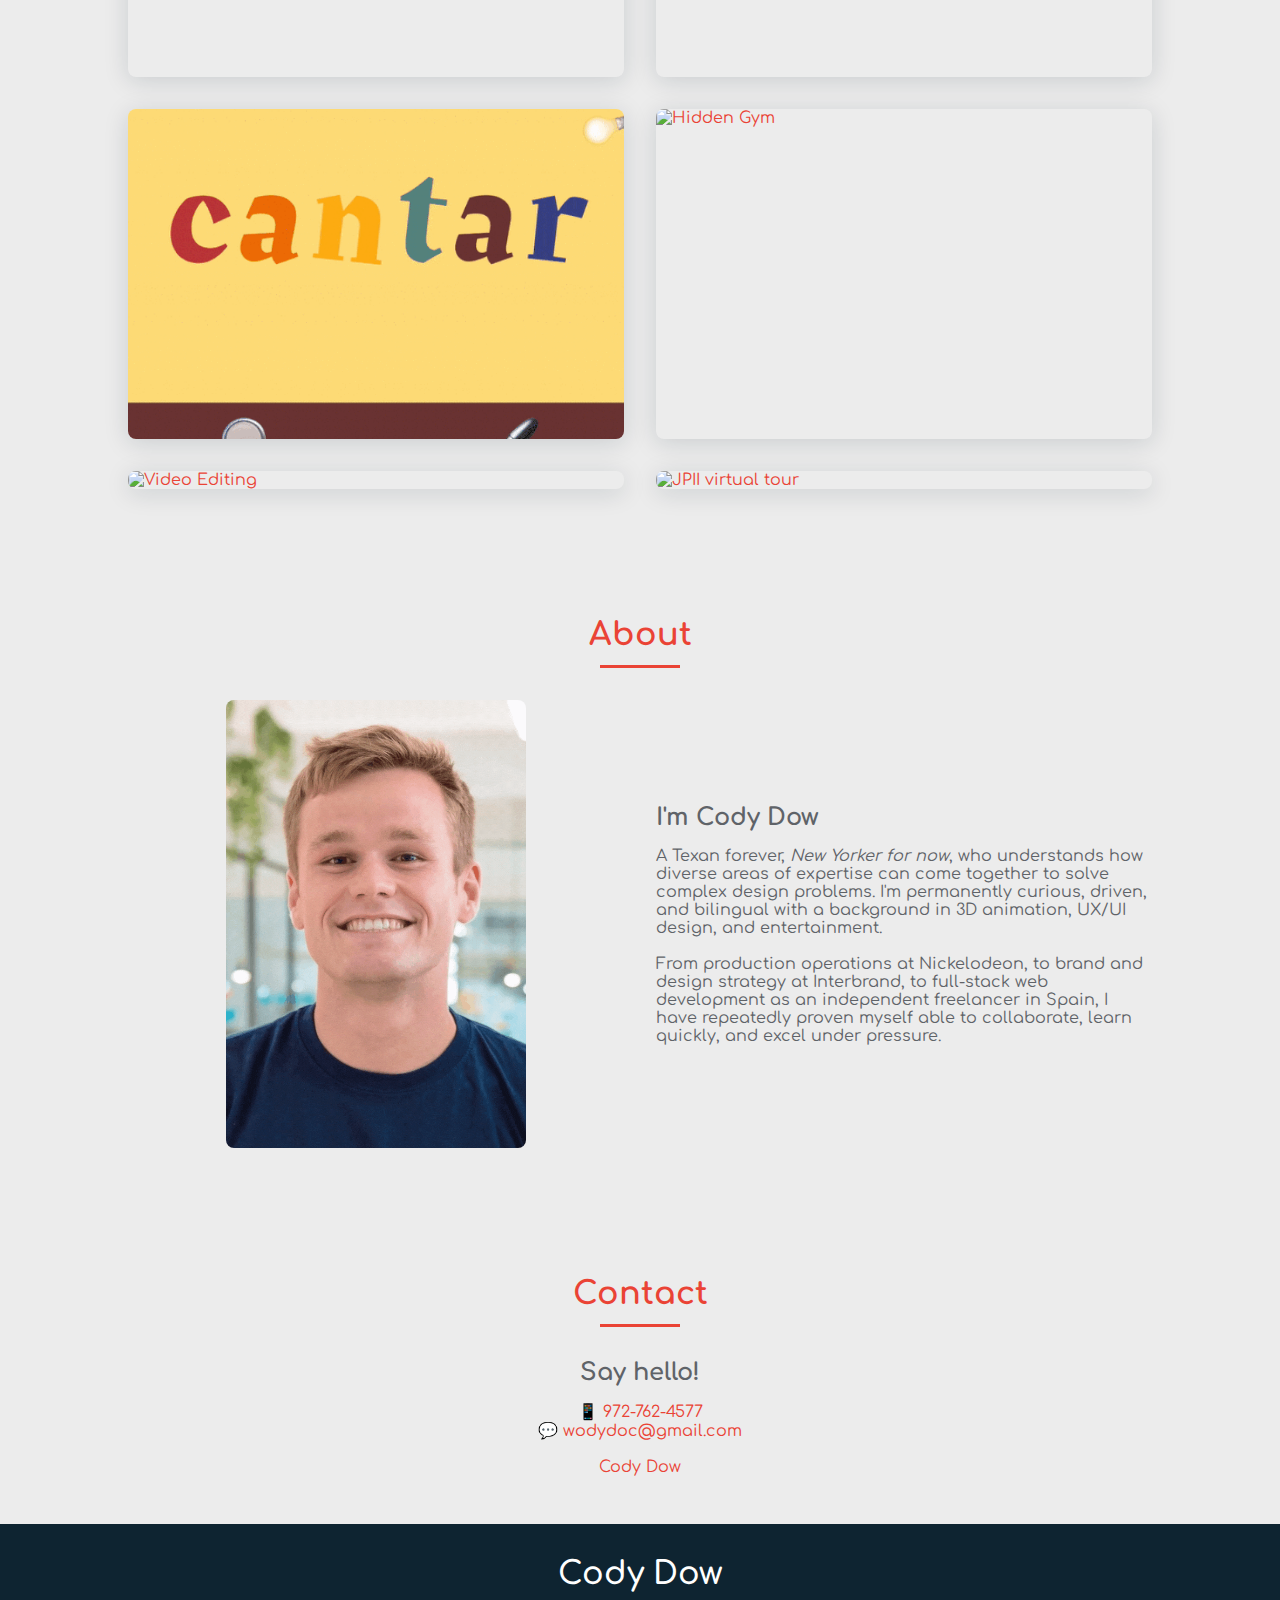
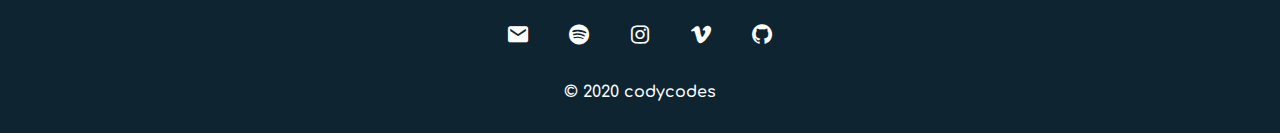
==== commit 96218e12: "changed primary color to red, added animation to main h1 with variable text animation, changed prima" ====
--- a/index.html
+++ b/index.html
@@ -45,7 +45,7 @@
             <!--===== HOME =====-->
             <section class="home bd-grid" id="home">
                 <div class="home__data">
-                    <h1 class="home__title">Hi,<br>I'm <span class="home__title-color">Cody</span><br> Web Designer</h1>
+                    <h1 class="home__title">Hi,<br>I'm <span class="home__title-color">Cody Dow</span><br> Web Designer</h1>
 
                     <a href="assets/CodyDow_CV2020.pdf" class="button" download>Download CV</a>
                 </div>
@@ -76,7 +76,7 @@
                         <div class="skills__data">
                             <div class="skills__names">
                                 <i class='bx bxl-adobe skills__icon'></i>
-                                <span class="skills__name">ILLUSTRATOR</span>
+                                <span class="skills__name">Illustrator</span>
                             </div>
                             <div class="skills__bar skills__illustrator">
                                 
@@ -88,7 +88,7 @@
                         <div class="skills__data">
                             <div class="skills__names">
                                 <i class='bx bxl-adobe skills__icon'></i>
-                                <span class="skills__name">INDESIGN</span>
+                                <span class="skills__name">InDesign</span>
                             </div>
                             <div class="skills__bar skills__indesign">
                                 
@@ -100,7 +100,7 @@
                         <div class="skills__data">
                             <div class="skills__names">
                                 <i class='bx bxl-adobe skills__icon' ></i>
-                                <span class="skills__name">PHOTOSHOP</span>
+                                <span class="skills__name">Photoshop</span>
                             </div>
                             <div class="skills__bar skills__photoshop">
                                 
@@ -112,7 +112,7 @@
                         <div class="skills__data">
                             <div class="skills__names">
                                 <i class='bx bxs-diamond skills__icon'></i>
-                                <span class="skills__name">SKETCH</span>
+                                <span class="skills__name">Sketch</span>
                             </div>
                             <div class="skills__bar skills__sketch">
                                 
@@ -124,7 +124,7 @@
                         <div class="skills__data">
                             <div class="skills__names">
                                 <i class='bx bxl-figma skills__icon'></i>
-                                <span class="skills__name">FIGMA</span>
+                                <span class="skills__name">Figma</span>
                             </div>
                             <div class="skills__bar skills__blender">
 
@@ -163,7 +163,7 @@
                         <div class="skills__data">
                             <div class="skills__names">
                                 <i class='bx bxl-javascript skills__icon' ></i>
-                                <span class="skills__name">JAVASCRIPT</span>
+                                <span class="skills__name">JavaScript</span>
                             </div>
                             <div class="skills__bar skills__js">
                                 
@@ -175,7 +175,7 @@
                         <div class="skills__data">
                             <div class="skills__names">
                                 <i class='bx bxl-react skills__icon'></i>
-                                <span class="skills__name">REACT JS</span>
+                                <span class="skills__name">React.js</span>
                             </div>
                             <div class="skills__bar skills__react">
                                 
@@ -187,7 +187,7 @@
                         <div class="skills__data">
                             <div class="skills__names">
                                 <i class='bx bxl-jquery skills__icon'></i>
-                                <span class="skills__name">JQUERY</span>
+                                <span class="skills__name">jQuery</span>
                             </div>
                             <div class="skills__bar skills__blender">
                                 
@@ -202,7 +202,7 @@
                         <div class="skills__data">
                             <div class="skills__names">
                                 <i class='bx bxs-movie skills__icon'></i>
-                                <span class="skills__name">FINAL CUT PRO</span>
+                                <span class="skills__name">Final Cut Pro</span>
                             </div>
                             <div class="skills__bar skills__css">
                                 
@@ -214,7 +214,7 @@
                         <div class="skills__data">
                             <div class="skills__names">
                                 <i class='bx bxl-adobe skills__icon'></i>
-                                <span class="skills__name">AFTER EFFECTS</span>
+                                <span class="skills__name">After Effects</span>
                             </div>
                             <div class="skills__bar skills__aftereffects">
                                 
@@ -226,7 +226,7 @@
                         <div class="skills__data">
                             <div class="skills__names">
                                 <i class='bx bxs-cube-alt skills__icon'></i>
-                                <span class="skills__name">BLENDER</span>
+                                <span class="skills__name">Blender</span>
                             </div>
                             <div class="skills__bar skills__blender">
                                 
@@ -239,7 +239,7 @@
                         <div class="skills__data">
                             <div class="skills__names">
                                 <i class='bx bxs-camera-movie skills__icon'></i>
-                                <span class="skills__name">CINEMA4D</span>
+                                <span class="skills__name">Cinema 4D</span>
                             </div>
                             <div class="skills__bar skills__cinema">
                                 
@@ -251,7 +251,7 @@
                         <div class="skills__data">
                             <div class="skills__names">
                                 <i class='bx bxl-adobe skills__icon'></i>
-                                <span class="skills__name">PREMIERE</span>
+                                <span class="skills__name">Premiere</span>
                             </div>
                             <div class="skills__bar skills__premiere">
 
@@ -342,7 +342,7 @@
 
                 <div class="contact__container bd-grid">
                     <h2 class="about__subtitle">Say hello!</h2>
-                    <p class="about__text">📱 <a href="tel:+19727624577" target="_blank">972 762-4577</a></p>
+                    <p class="about__text">📱 <a href="tel:+19727624577" target="_blank">972-762-4577</a></p>
                     <p class="about__text">💬 <a href="mailto:wodydoc@gmail.com" target="_blank">wodydoc@gmail.com</a></p>
                     <br>
                     <div class="LI-profile-badge"  data-version="v1" data-size="large" data-locale="en_US" data-type="horizontal" data-theme="light" data-vanity="codydow"><a class="LI-simple-link" href='https://es.linkedin.com/in/codydow?trk=profile-badge'>Cody Dow</a></div>
--- a/assets/css/styles.css
+++ b/assets/css/styles.css
@@ -1,5 +1,6 @@
 /*===== GOOGLE FONTS =====*/
-@import url("https://fonts.googleapis.com/css2?family=Poppins:wght@400;600;700&display=swap");
+/* @import url("https://fonts.googleapis.com/css2?family=Poppins:wght@400;600;700&display=swap"); */
+@import url('https://fonts.googleapis.com/css2?family=Comfortaa:wght@300;400;500;600;700&display=swap');
 /*===== VARIABLES CSS =====*/
 :root{
   --header-height: 3rem;
@@ -8,13 +9,14 @@
 
 /*===== Colores =====*/
 :root{
-  --first-color: #4070F4;
-  --second-color: #0E2431;
+  --first-color: #EA4335;
+  --second-color: #5f6368;
 }
 
 /*===== Fuente y tipografia =====*/
 :root{
-  --body-font: 'Poppins', sans-serif;
+  --body-font: 'Comfortaa', cursive;
+  /* --body-font: 'Poppins', sans-serif; */
   --big-font-size: 2rem;
   --h2-font-size: 1.25rem;
   --normal-font-size: 0.938rem;
@@ -117,8 +119,12 @@
   top: 0;
   left: 0;
   z-index: var(--z-fixed);
-  background-color: #fff;
-  box-shadow: 0 1px 4px rgba(146,161,176,.15);
+  background-color: #f0f0f0;
+  box-shadow: 0 3px 14px rgba(69,72,78,.06);
+}
+
+.l-main{
+  background-color: #ececec;
 }
 
 /*===== NAV =====*/
@@ -199,7 +205,24 @@
 }
 .home__title-color{
   color: var(--first-color);
-}
+  font-family: 'Comfortaa', cursive;
+  /* font-size: 5em; */
+  font-size: var(--big-font-size);
+  animation: 3s infinite variation;
+}
+
+@keyframes variation {
+  0% {
+    font-weight: 1;
+  }
+  50% {
+    font-weight: 900;
+  }
+  100% {
+    font-weight: 1;
+  }
+}
+
 .home__social{
   display: flex;
   flex-direction: column;
@@ -291,7 +314,7 @@
 }
 
 .skills__percentage{
-  font-size: x-small !important;
+  font-size: 0.6em !important;
 }
 /* GRAPHIC AND WEB SOFTWARE */
 .skills__figma{
@@ -382,7 +405,7 @@
 
 /* ===== FOOTER =====*/
 .footer{
-  background-color: var(--second-color);
+  background-color: #0E2431;
   color: #fff;
   text-align: center;
   font-weight: var(--font-semi);
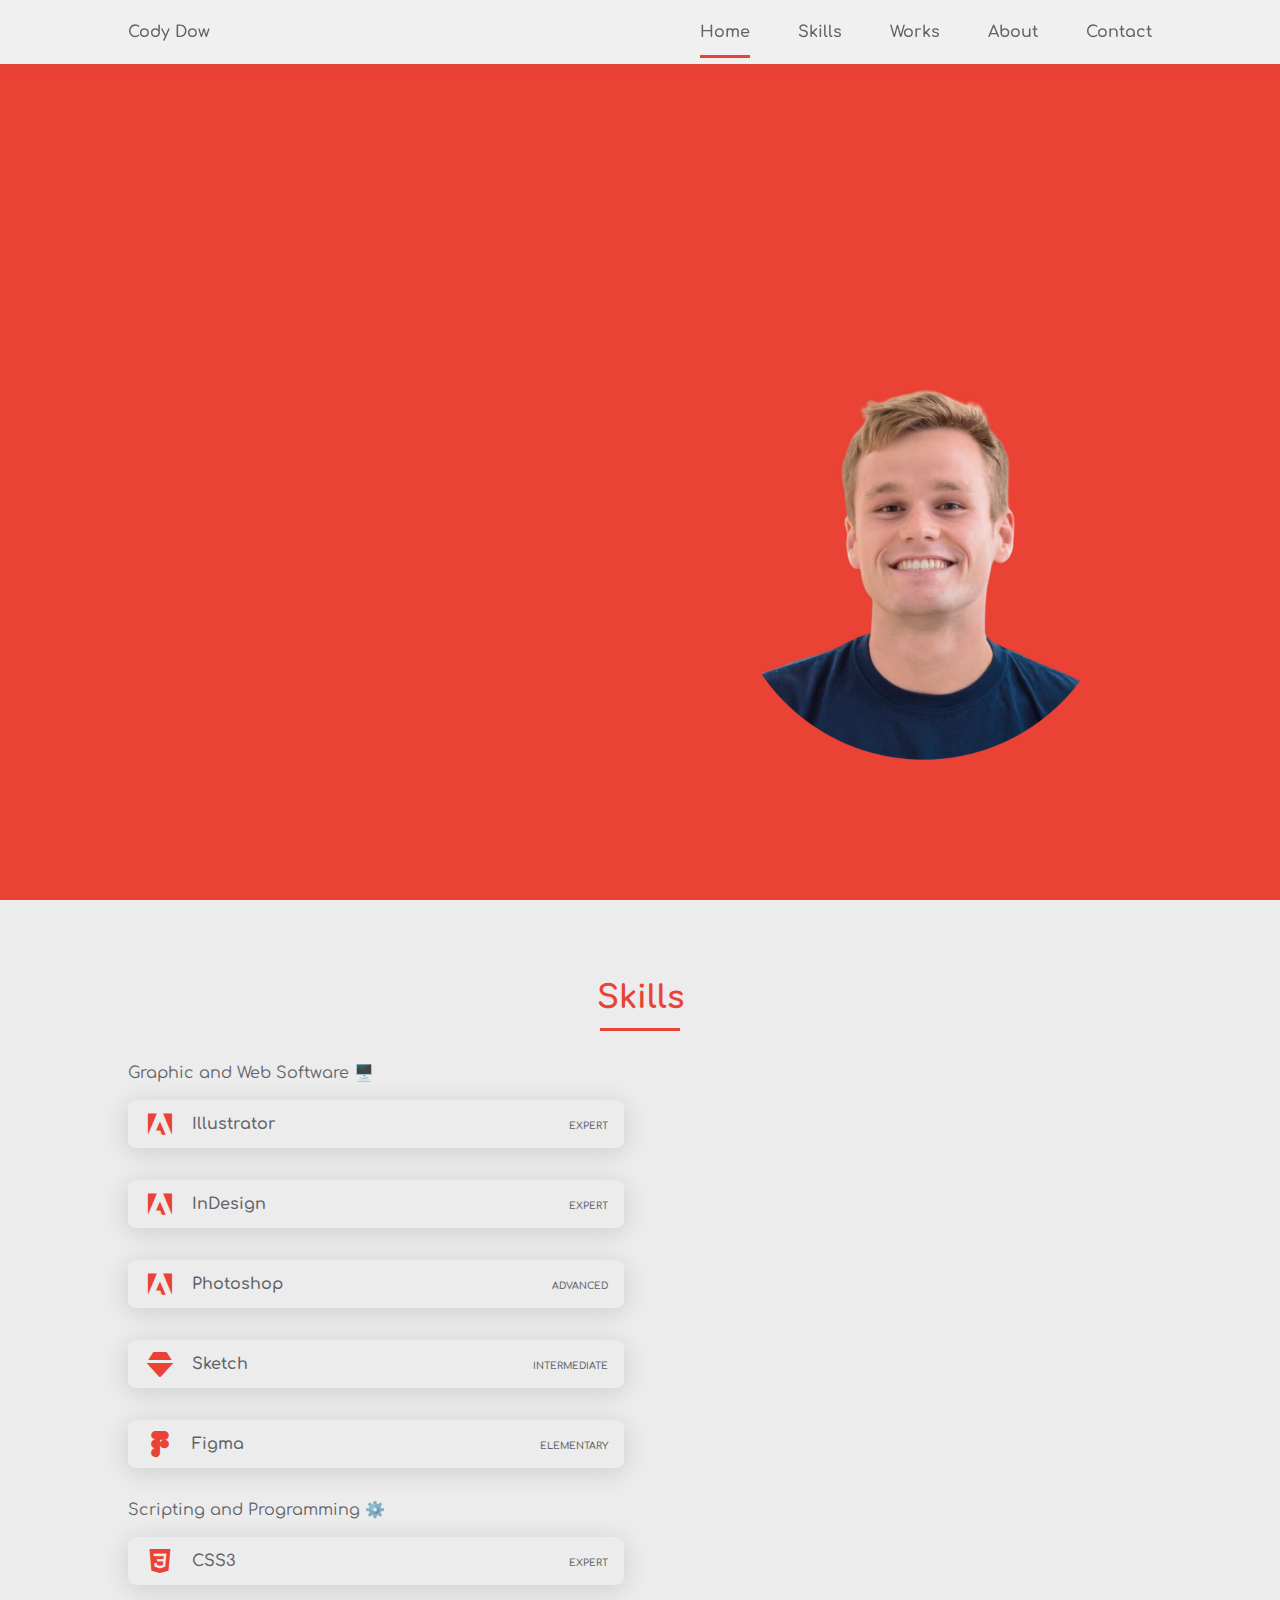
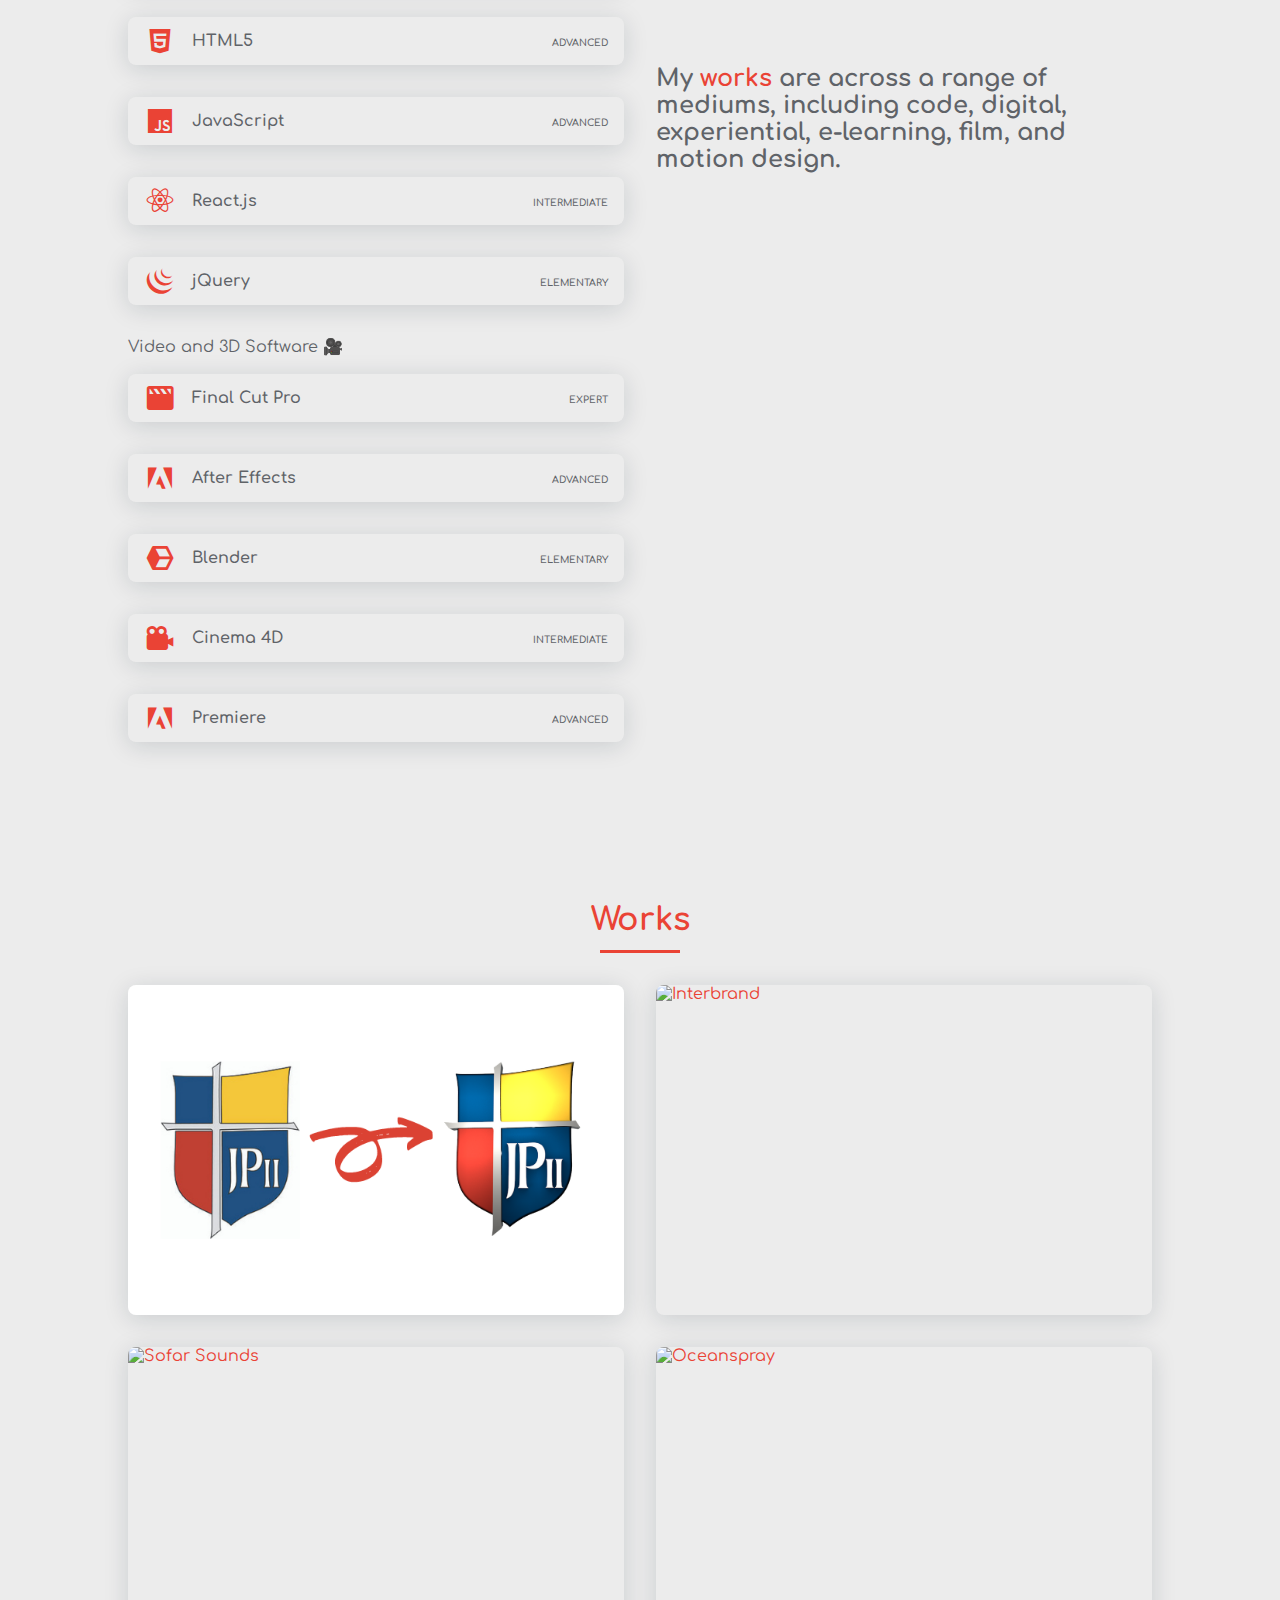
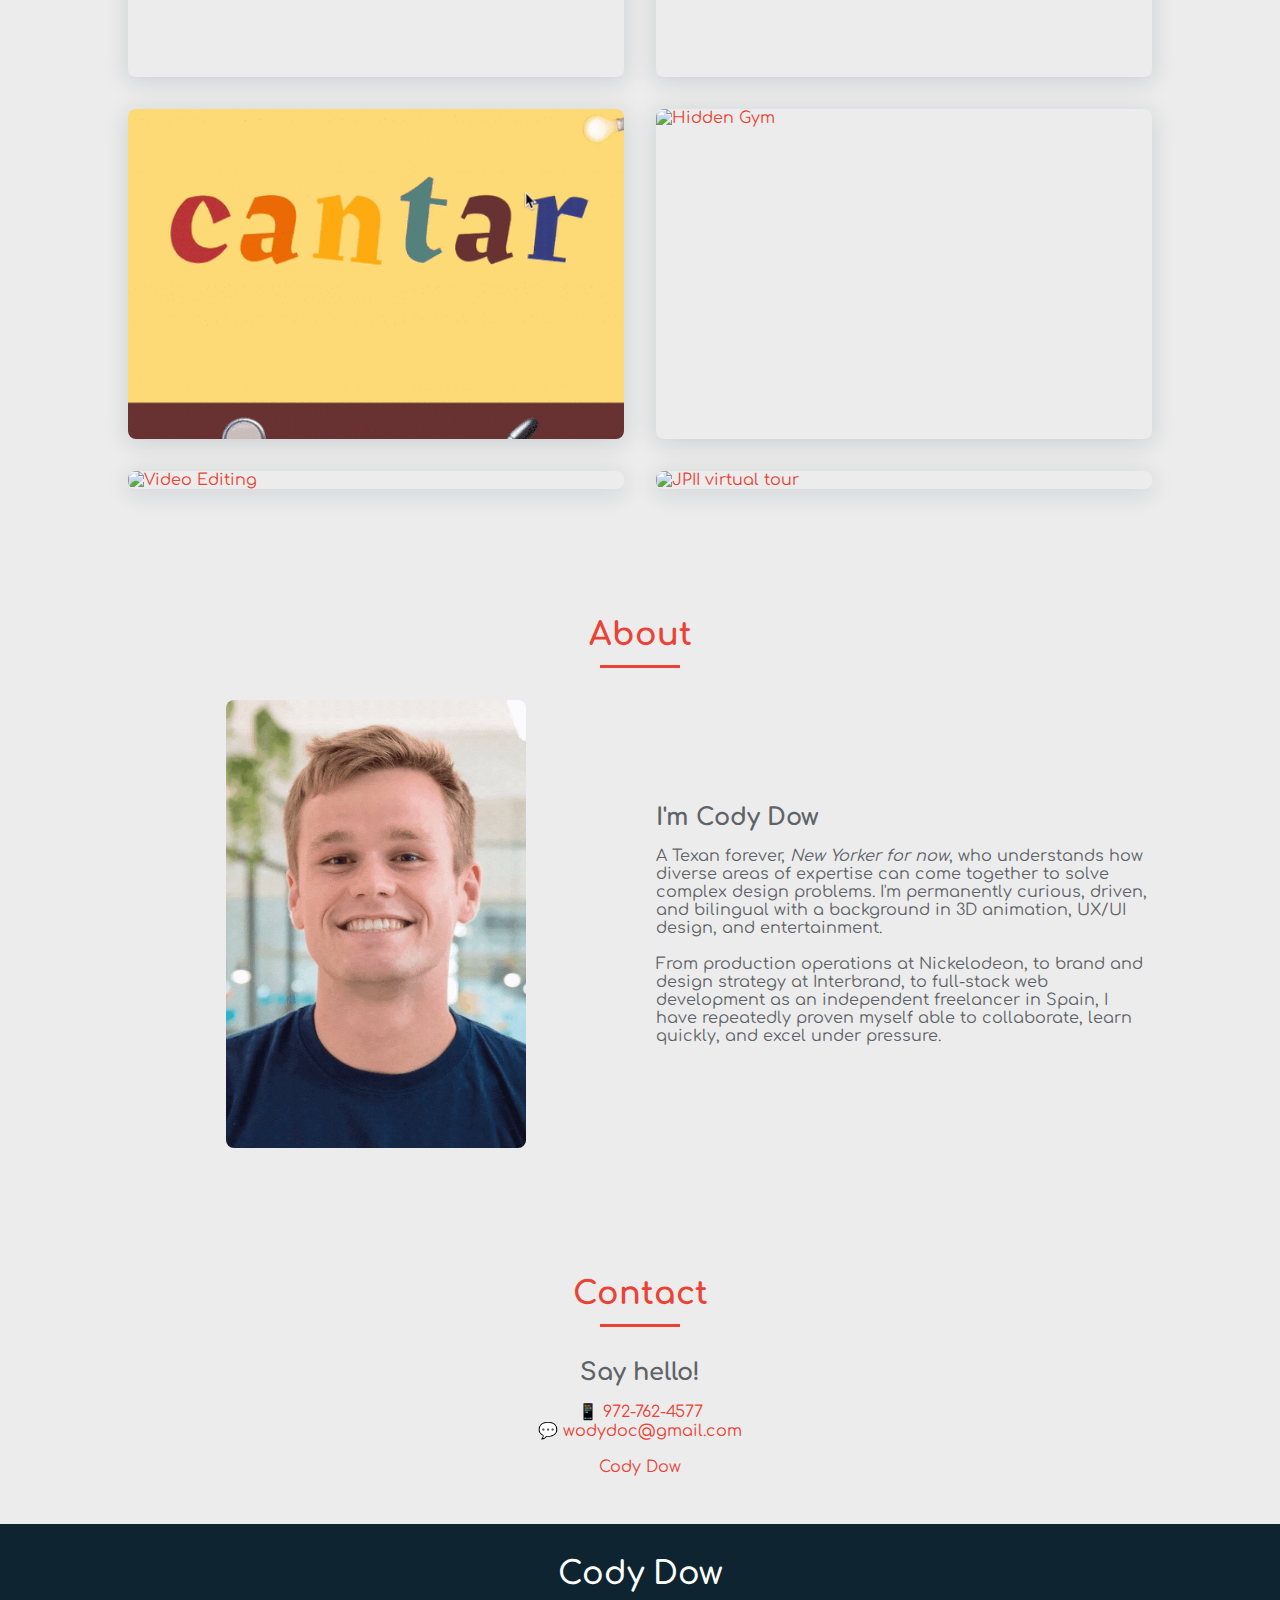
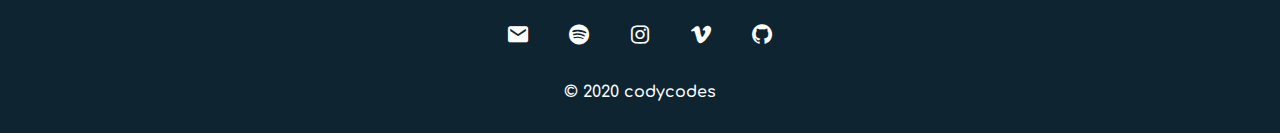
==== commit 7605b99e: "linking the fonts, and minor stylist changes" ====
--- a/index.html
+++ b/index.html
@@ -5,6 +5,10 @@
         <meta name="viewport" content="width=device-width, initial-scale=1.0">
 
         <link rel="stylesheet" href="assets/css/styles.css">
+
+        <!-- GOOGLE FONTS -->
+        <link rel="preconnect" href="https://fonts.gstatic.com">
+        <link href="https://fonts.googleapis.com/css2?family=Comfortaa:wght@300;400;500;600;700&display=swap" rel="stylesheet">
 
         <!-- =====BOX ICONS===== -->
         <link href='https://cdn.jsdelivr.net/npm/boxicons@2.0.5/css/boxicons.min.css' rel='stylesheet'>
@@ -45,7 +49,8 @@
             <!--===== HOME =====-->
             <section class="home bd-grid" id="home">
                 <div class="home__data">
-                    <h1 class="home__title">Hi,<br>I'm <span class="home__title-color">Cody Dow</span><br> Web Designer</h1>
+                    <h1 class="home__title">Hi,<br>I'm <span class="home__title-color">Cody</span><br></h1>
+                    <h1 class="home__subtitle">Web Designer</h1>
 
                     <a href="assets/CodyDow_CV2020.pdf" class="button" download>Download CV</a>
                 </div>
--- a/assets/css/styles.css
+++ b/assets/css/styles.css
@@ -1,6 +1,6 @@
 /*===== GOOGLE FONTS =====*/
 /* @import url("https://fonts.googleapis.com/css2?family=Poppins:wght@400;600;700&display=swap"); */
-@import url('https://fonts.googleapis.com/css2?family=Comfortaa:wght@300;400;500;600;700&display=swap');
+/* @import url('https://fonts.googleapis.com/css2?family=Comfortaa:wght@300;400;500;600;700&display=swap'); */
 /*===== VARIABLES CSS =====*/
 :root{
   --header-height: 3rem;
@@ -200,6 +200,12 @@
   align-self: center;
 }
 .home__title{
+  color: #9fa5ac;
+  font-size: var(--big-font-size);
+  /* margin-bottom: var(--mb-5); */
+}
+.home__subtitle{
+  color: #5f6368;
   font-size: var(--big-font-size);
   margin-bottom: var(--mb-5);
 }
@@ -208,7 +214,7 @@
   font-family: 'Comfortaa', cursive;
   /* font-size: 5em; */
   font-size: var(--big-font-size);
-  animation: 3s infinite variation;
+  animation: 1.5s infinite variation;
 }
 
 @keyframes variation {
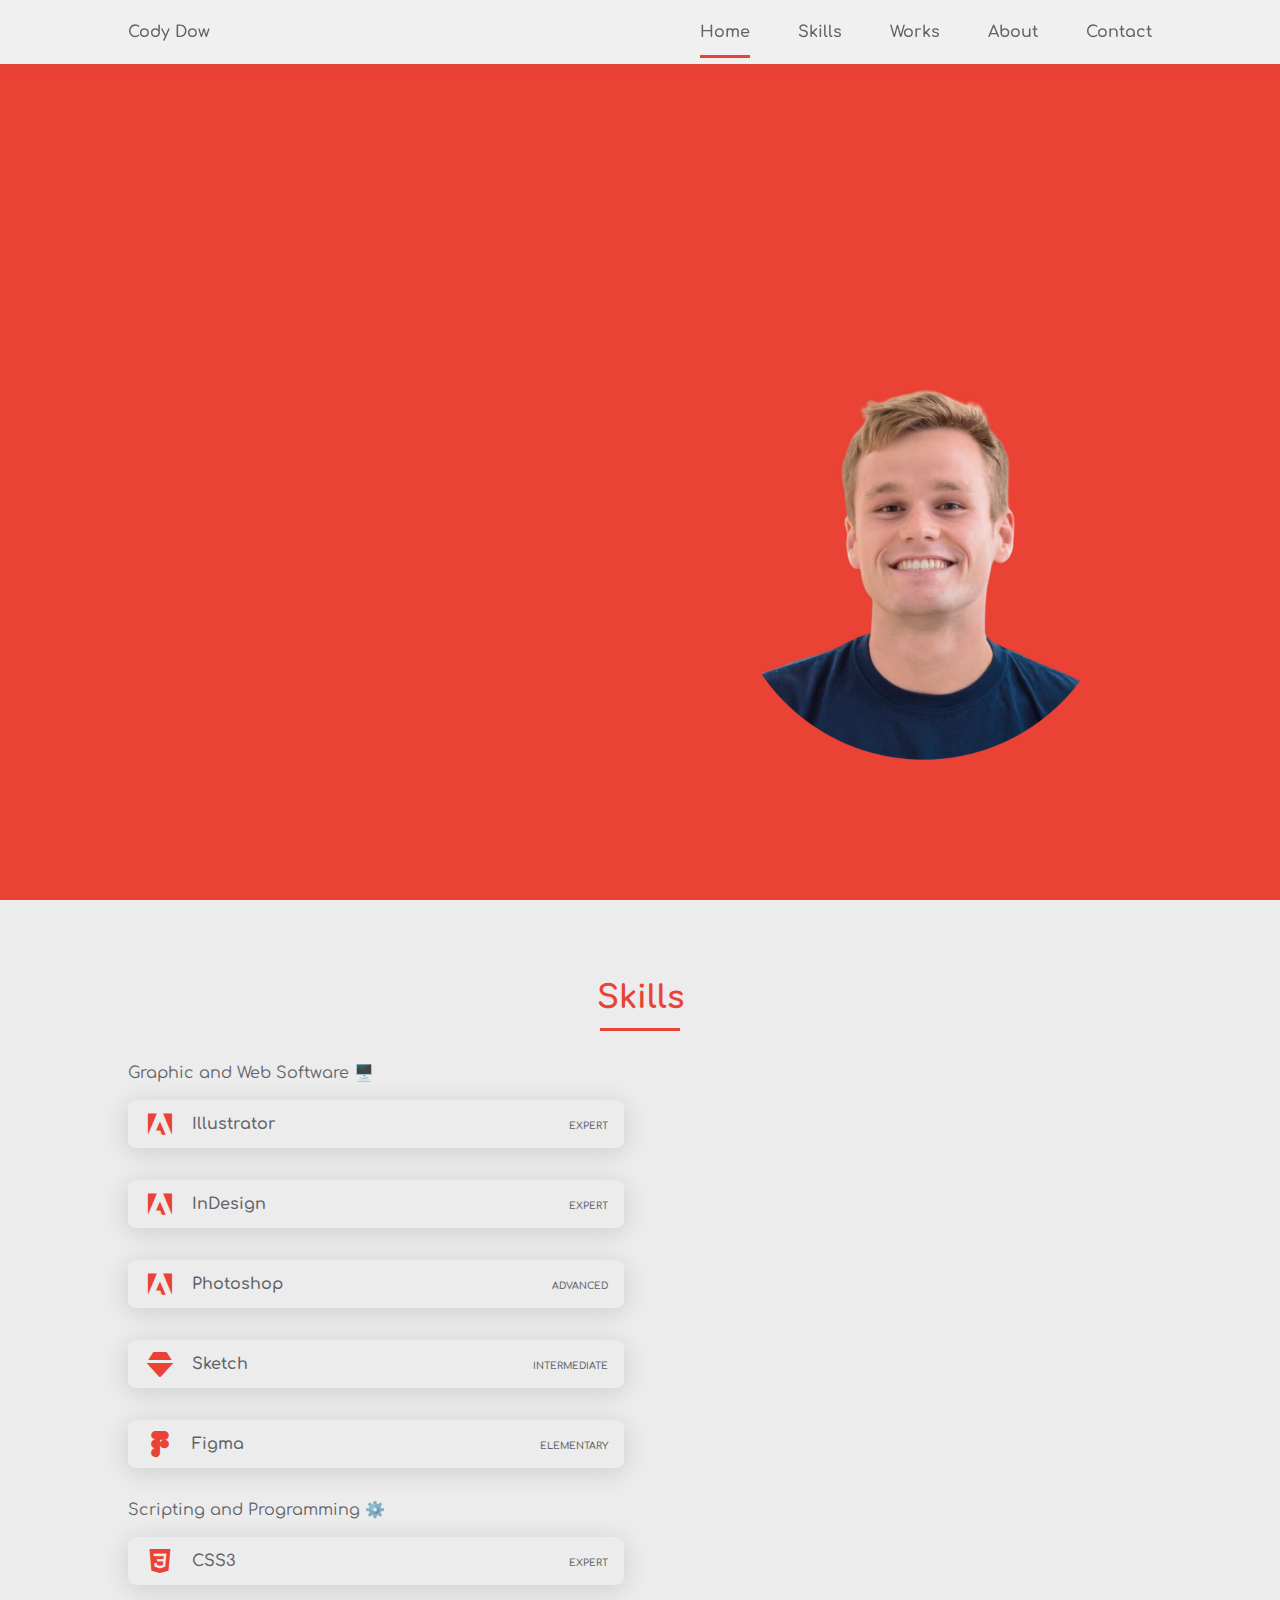
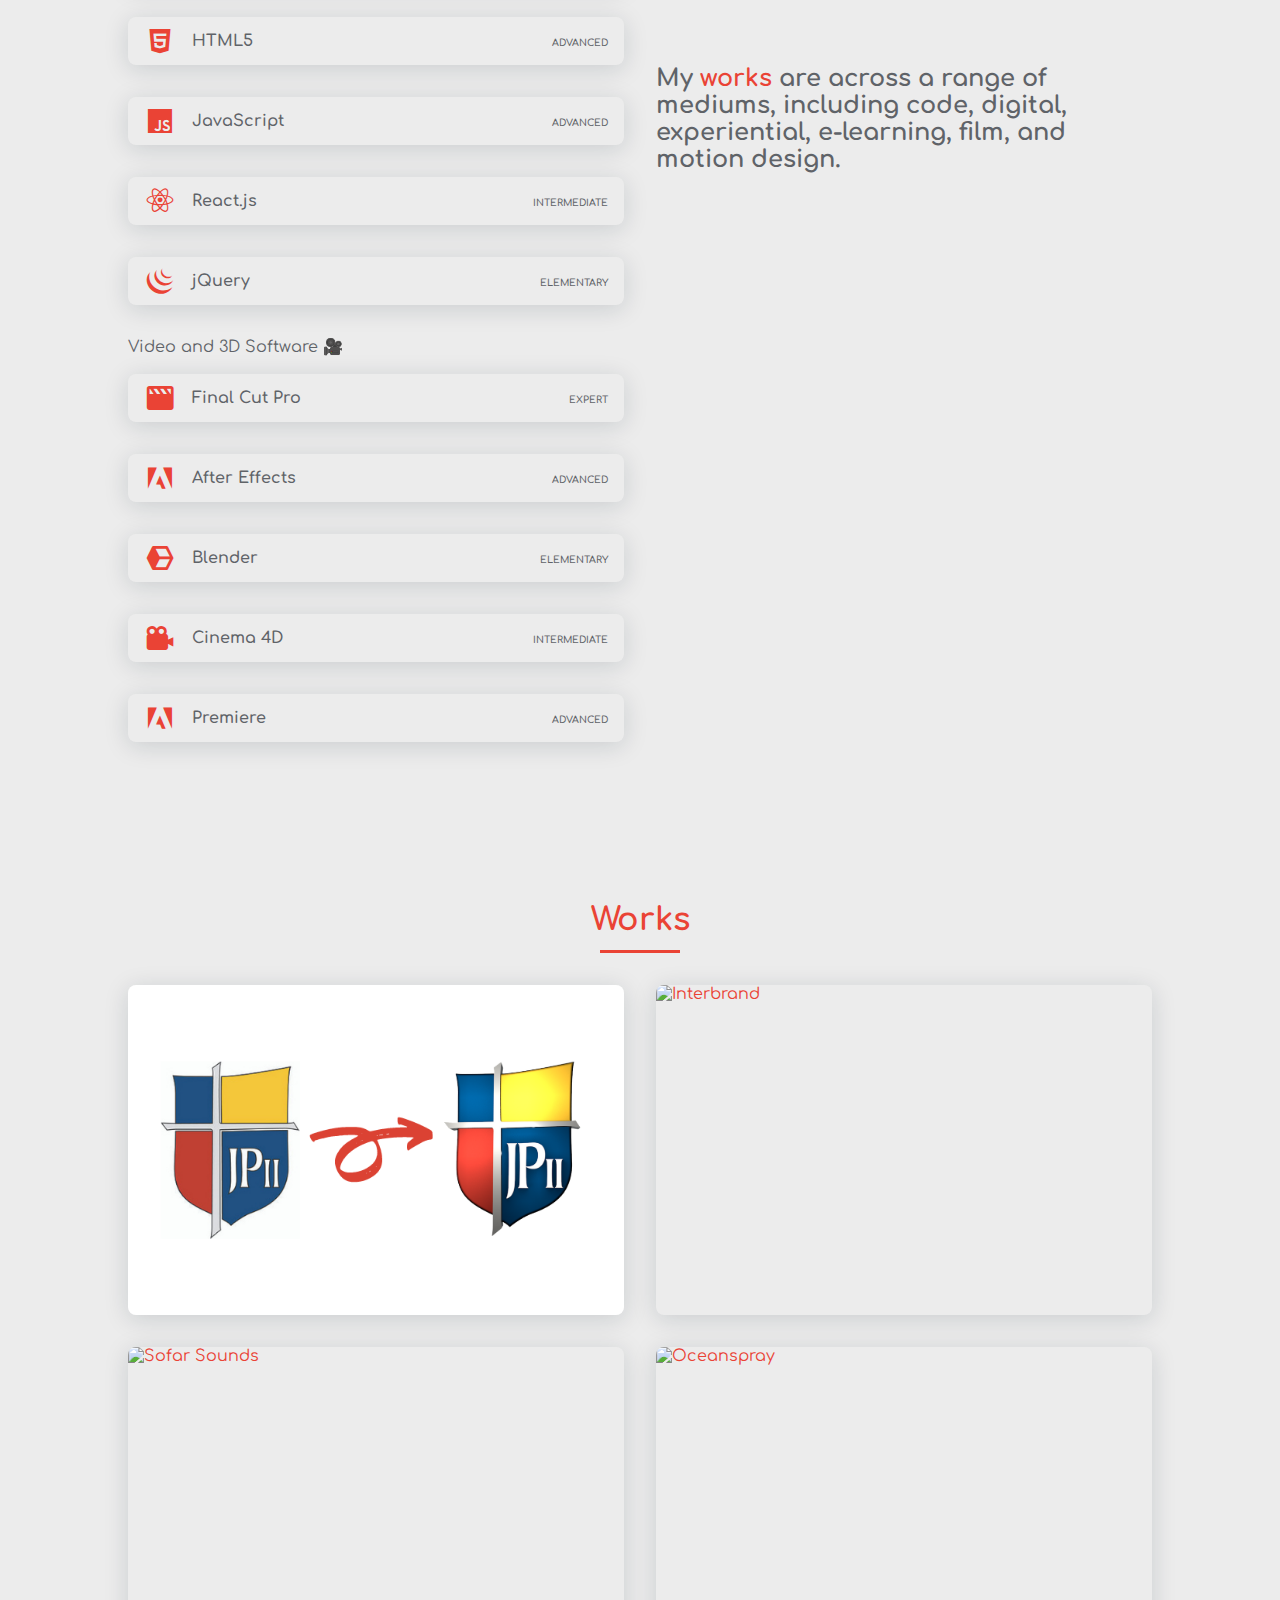
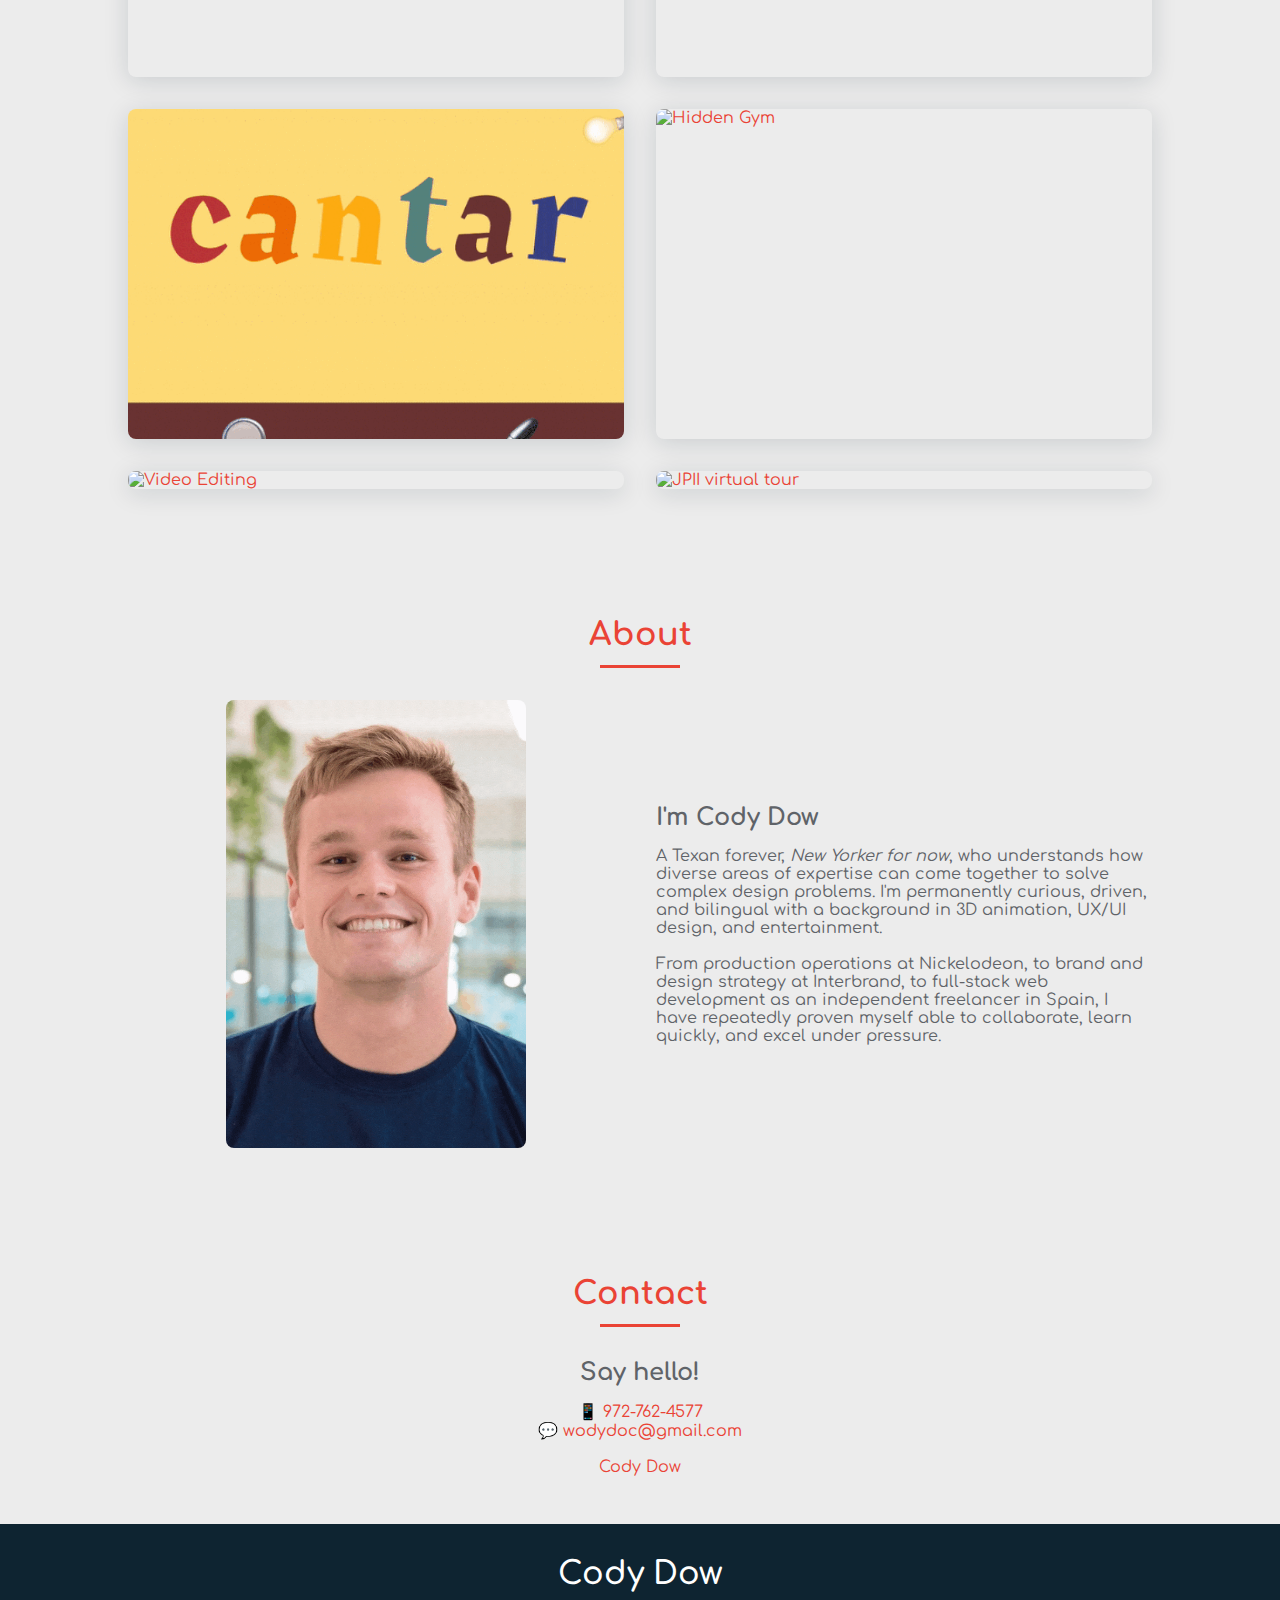
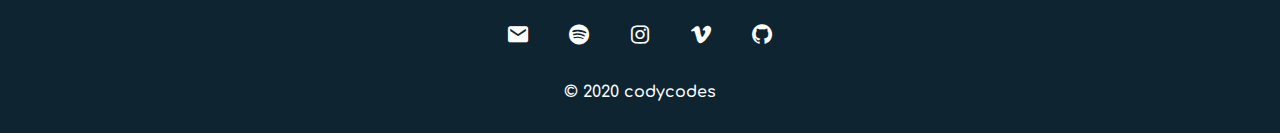
==== commit f79353af: "Hi I'm Cody" ====
--- a/index.html
+++ b/index.html
@@ -49,7 +49,7 @@
             <!--===== HOME =====-->
             <section class="home bd-grid" id="home">
                 <div class="home__data">
-                    <h1 class="home__title">Hi,<br>I'm <span class="home__title-color">Cody</span><br></h1>
+                    <h1 class="home__title">Hi,<br>I'm <span class="home__title-color">Cody Dow</span><br></h1>
                     <h1 class="home__subtitle">Web Designer</h1>
 
                     <a href="assets/CodyDow_CV2020.pdf" class="button" download>Download CV</a>
--- a/assets/css/styles.css
+++ b/assets/css/styles.css
@@ -1,6 +1,6 @@
 /*===== GOOGLE FONTS =====*/
 /* @import url("https://fonts.googleapis.com/css2?family=Poppins:wght@400;600;700&display=swap"); */
-/* @import url('https://fonts.googleapis.com/css2?family=Comfortaa:wght@300;400;500;600;700&display=swap'); */
+@import url('https://fonts.googleapis.com/css2?family=Comfortaa:wght@300;400;500;600;700&display=swap');
 /*===== VARIABLES CSS =====*/
 :root{
   --header-height: 3rem;
@@ -200,12 +200,10 @@
   align-self: center;
 }
 .home__title{
-  color: #9fa5ac;
+  /* color: #9fa5ac; */
   font-size: var(--big-font-size);
-  /* margin-bottom: var(--mb-5); */
 }
 .home__subtitle{
-  color: #5f6368;
   font-size: var(--big-font-size);
   margin-bottom: var(--mb-5);
 }
@@ -214,7 +212,7 @@
   font-family: 'Comfortaa', cursive;
   /* font-size: 5em; */
   font-size: var(--big-font-size);
-  animation: 1.5s infinite variation;
+  animation: 1s infinite variation;
 }
 
 @keyframes variation {
